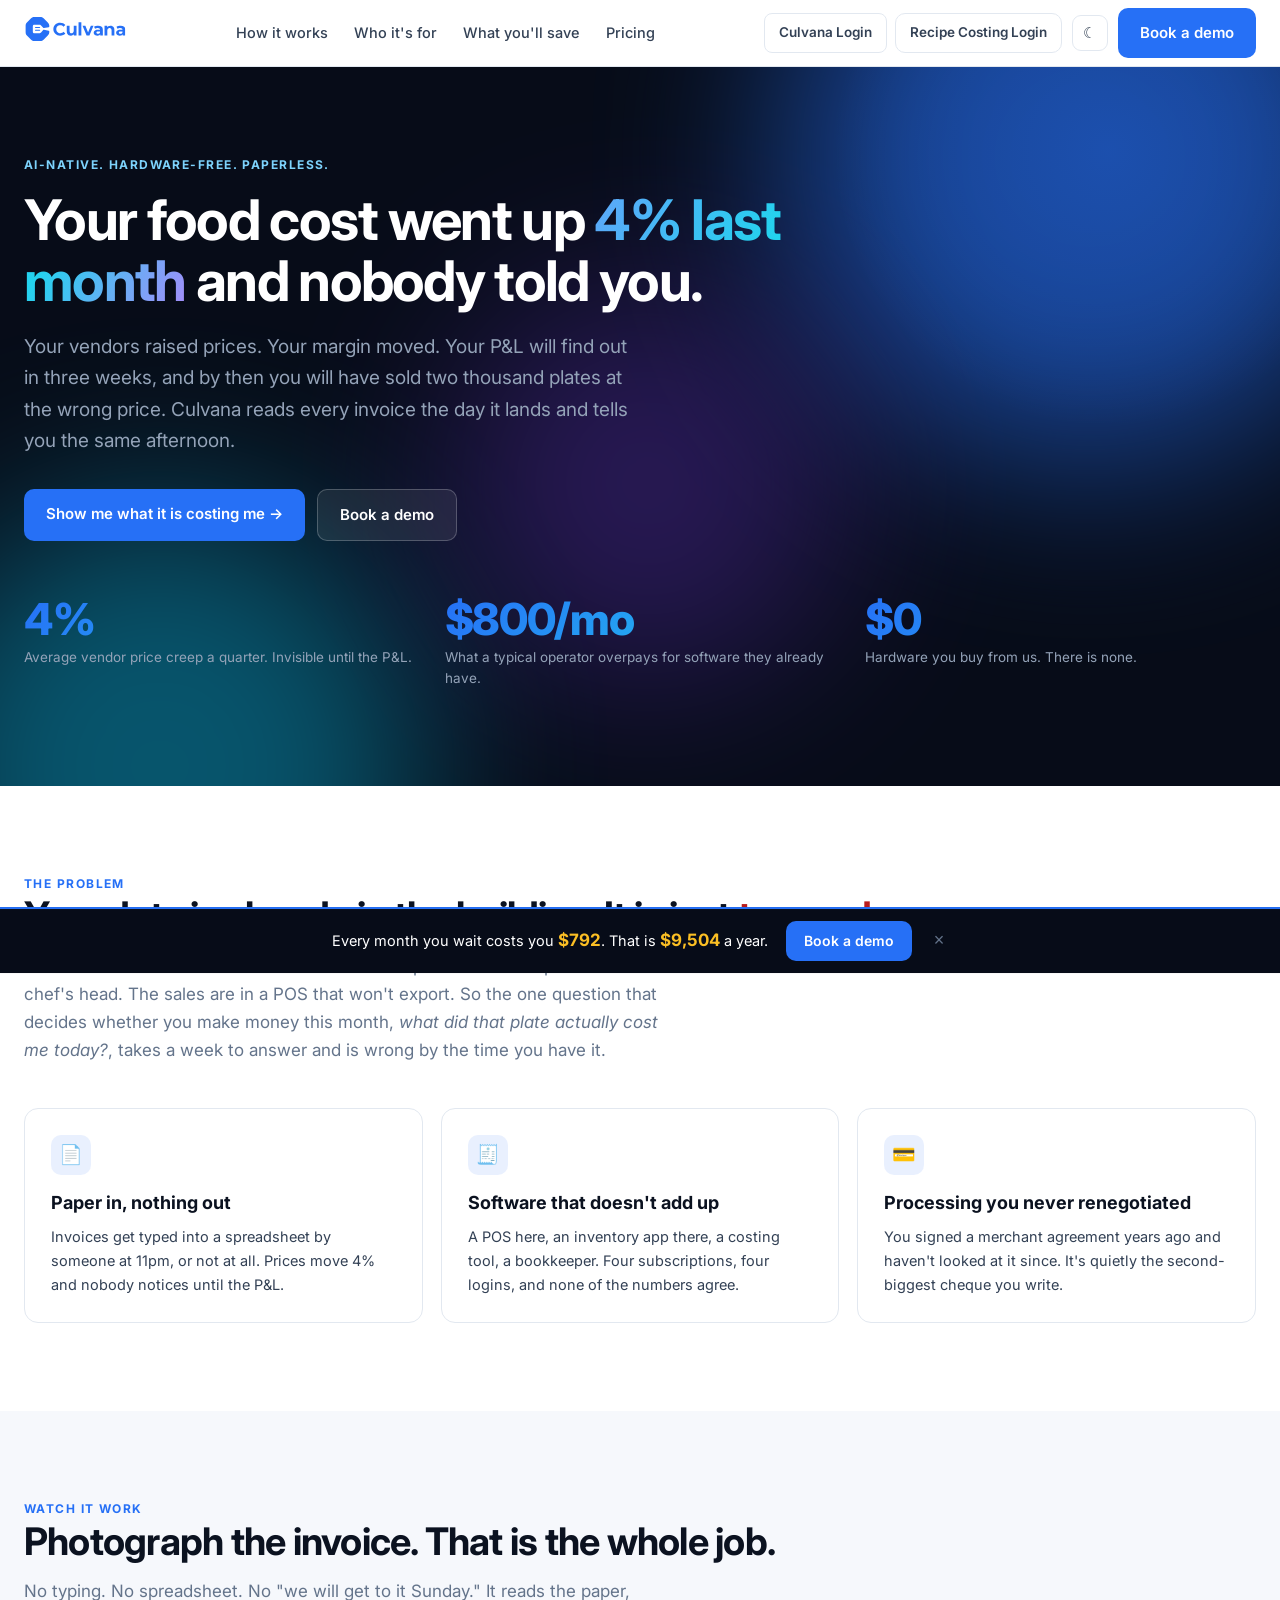
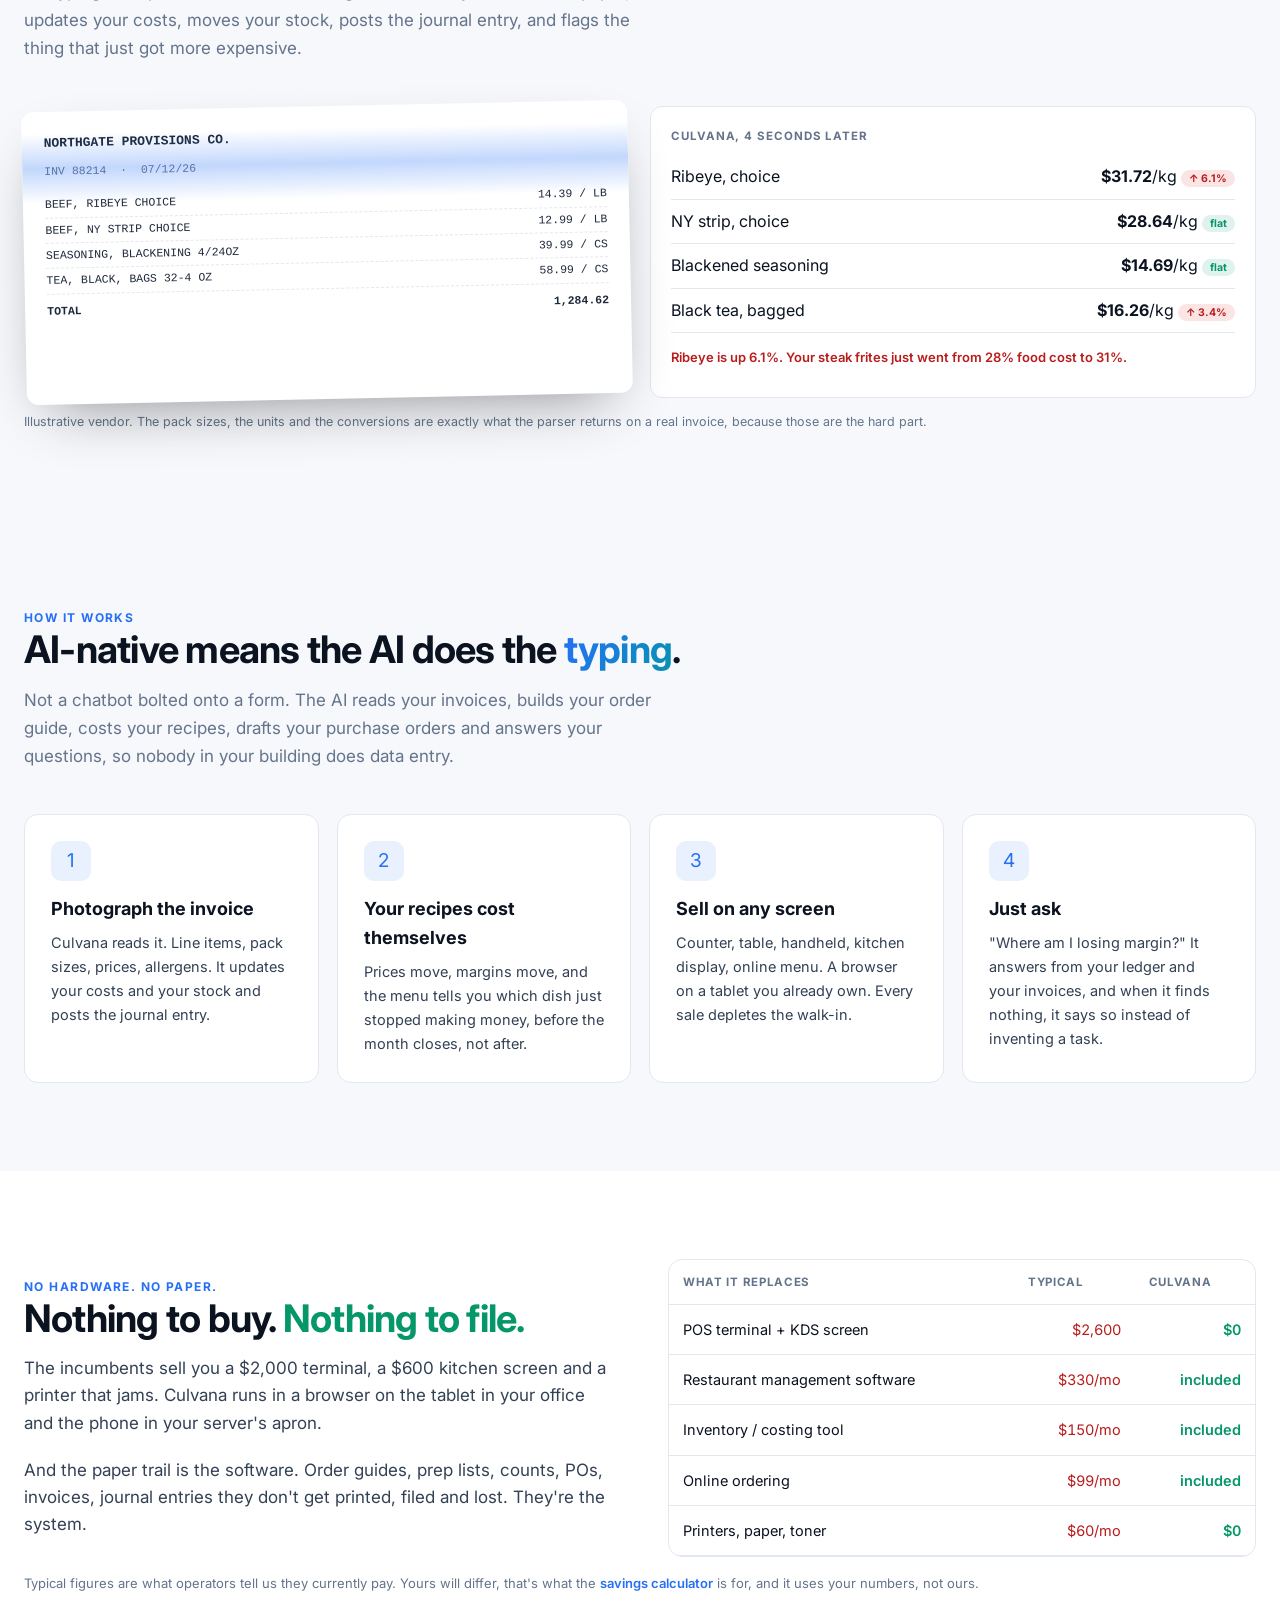
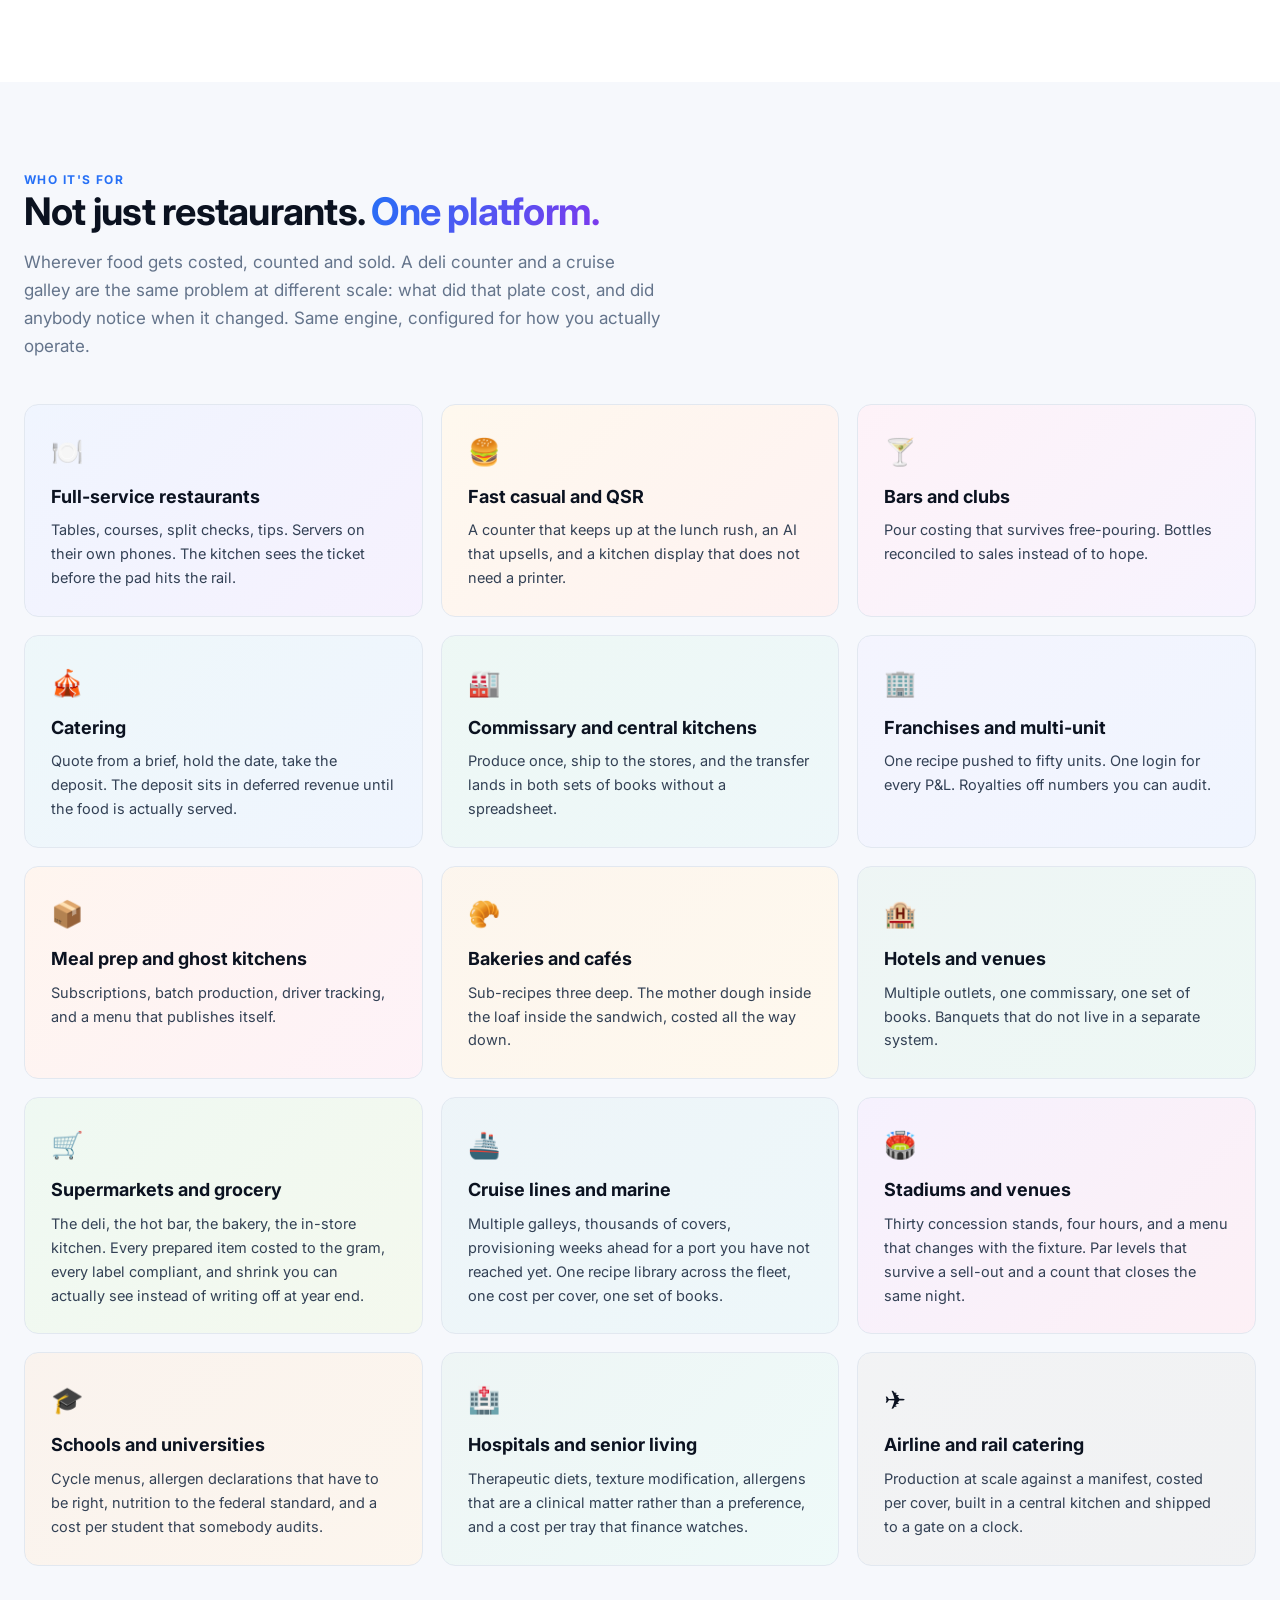
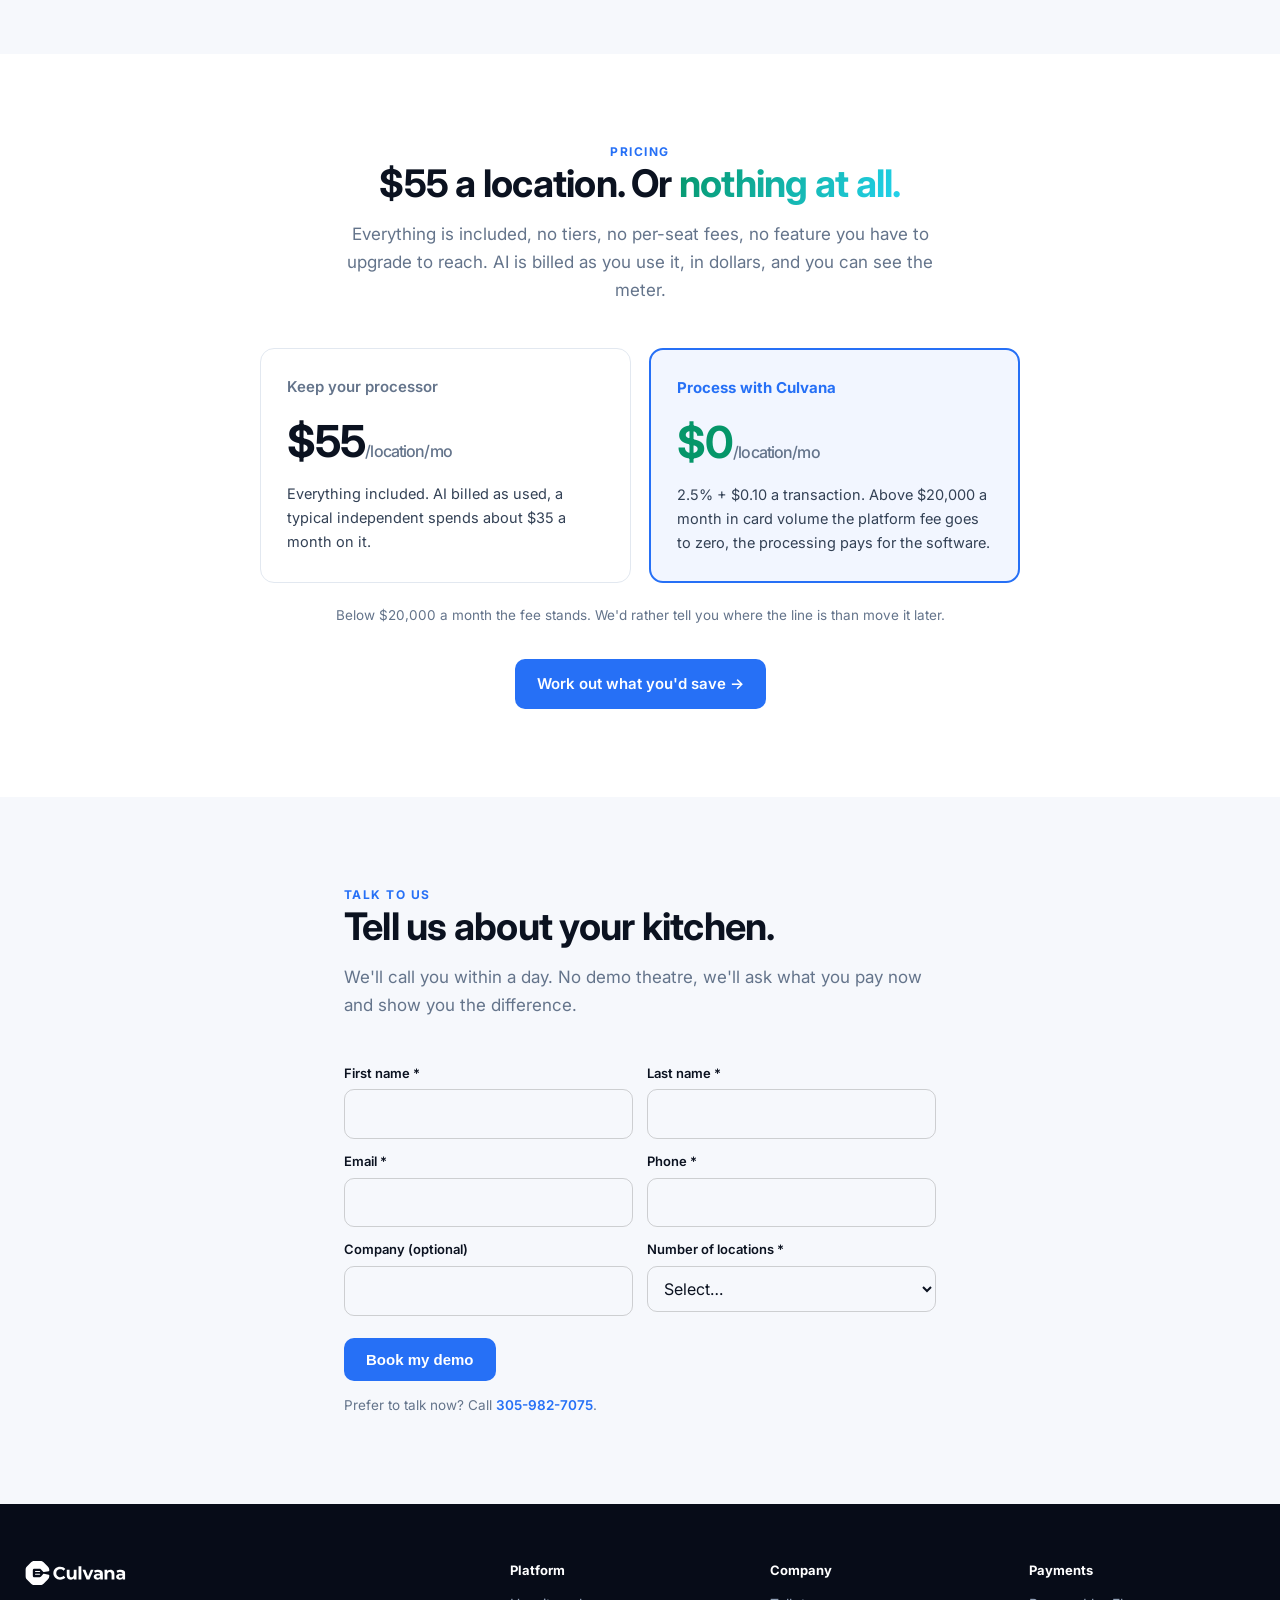
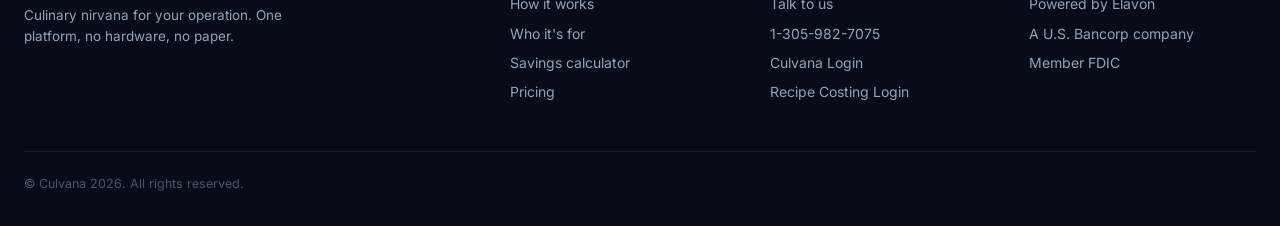
==== index.html @ 20967e81 "Add phone number 305-982-7075 across site" ====
<!doctype html>
<html lang="en">
<head>
<meta charset="utf-8">
<meta name="viewport" content="width=device-width,initial-scale=1">
<title>Culvana, the AI-native restaurant platform. No hardware. No paper.</title>
<meta name="description" content="One platform for the whole restaurant: POS, inventory, recipe costing, purchasing, books and payments. No hardware to buy. No paper to file. $55 a location, free if you process with us.">
<link rel="icon" href="culvana-mark.svg">
<link rel="preconnect" href="https://fonts.googleapis.com">
<link rel="preload" as="style" href="https://fonts.googleapis.com/css2?family=Inter:wght@400;500;600;700&display=swap">
<link rel="stylesheet" href="https://fonts.googleapis.com/css2?family=Inter:wght@400;500;600;700&display=swap" media="print" onload="this.media='all'">
<noscript><link rel="stylesheet" href="https://fonts.googleapis.com/css2?family=Inter:wght@400;500;600;700&display=swap"></noscript>

<!-- WHAT A LINK TO THIS PAGE LOOKS LIKE WHEN SOMEBODY SHARES IT.
     Without these, a chef pasting culvana.com into a WhatsApp group or a LinkedIn post gets a bare grey URL.
     That is a conversion loss you never see in analytics because the click never happens. -->
<meta property="og:type" content="website">
<meta property="og:site_name" content="Culvana">
<meta property="og:title" content="Your food cost went up 4% last month and nobody told you.">
<meta property="og:description" content="One platform for the whole restaurant. No hardware. No paper. $55 a location, or free if you process with us.">
<meta property="og:image" content="https://culvana.ai/og.png">
<meta property="og:image:width" content="1200">
<meta property="og:image:height" content="630">
<meta property="og:url" content="https://culvana.ai/">
<meta name="twitter:card" content="summary_large_image">
<meta name="twitter:title" content="Your food cost went up 4% last month and nobody told you.">
<meta name="twitter:description" content="AI-native, hardware-free, paperless. $55 a location.">
<meta name="twitter:image" content="https://culvana.ai/og.png">
<link rel="canonical" href="https://culvana.ai/">
<meta name="theme-color" content="#2670F6" media="(prefers-color-scheme: light)">
<meta name="theme-color" content="#080D16" media="(prefers-color-scheme: dark)">

<!-- Structured data. This is how a search result shows a price and a rating instead of a grey snippet. -->
<script type="application/ld+json">
{
  "@context":"https://schema.org",
  "@type":"SoftwareApplication",
  "name":"Culvana",
  "applicationCategory":"BusinessApplication",
  "operatingSystem":"Web",
  "description":"AI-native restaurant management platform. POS, inventory, recipe costing, purchasing, books and payments in one system. No hardware, no paper.",
  "offers":{"@type":"Offer","price":"55","priceCurrency":"USD","description":"Per location per month. Waived above $20,000/mo in card volume."},
  "publisher":{"@type":"Organization","name":"Culvana","url":"https://culvana.ai","telephone":"+1-305-982-7075"}
}
</script>
<link rel="stylesheet" href="style.css">
<style>
/* Pulse for the legacy Recipe Costing Login so long-time users spot it instantly. */
@keyframes cv-pulse{0%{box-shadow:0 0 0 0 rgba(38,112,246,.6)}70%{box-shadow:0 0 0 12px rgba(38,112,246,0)}100%{box-shadow:0 0 0 0 rgba(38,112,246,0)}}
.pulse-login{animation:cv-pulse 1.8s infinite;border-radius:10px}
@media (prefers-reduced-motion: reduce){.pulse-login{animation:none}}
/* Demo form. The action posts to email today; swap the action URL for the CRM endpoint later. */
.cv-form{margin-top:10px;text-align:left}
.cv-row{display:grid;grid-template-columns:1fr 1fr;gap:14px}
@media(max-width:560px){.cv-row{grid-template-columns:1fr}}
.cv-field{display:flex;flex-direction:column;margin-bottom:12px}
.cv-field label{font-size:13px;font-weight:600;margin-bottom:6px;color:var(--ink)}
.cv-field input,.cv-field select{padding:11px 12px;border-radius:10px;border:1px solid rgba(128,128,128,.35);background:transparent;color:var(--ink);font:inherit}
.cv-field input:focus,.cv-field select:focus{outline:2px solid var(--brand);border-color:transparent}
.cv-field select option{color:#0B1220;background:#fff}
</style>
<script>
/* THEME. Set before first paint, from an inline script in <head>, so a dark-mode visitor never gets a white
   flash. Doing this in a deferred script is the single most common way a dark theme feels broken. */
(function(){
  var saved = null;
  try { saved = localStorage.getItem('cv-theme'); } catch(e){}
  var sysDark = window.matchMedia && window.matchMedia('(prefers-color-scheme: dark)').matches;
  var theme = saved || (sysDark ? 'dark' : 'light');
  document.documentElement.setAttribute('data-theme', theme);
})();
</script>
</head>
<body>
<a class="skip" href="#main">Skip to content</a>

<nav>
  <div class="wrap">
    <a href="/"><img src="culvana-lockup.svg" alt="Culvana" height="26" class="logo-img"></a>
    <div class="links" id="navlinks">
      <a href="#how">How it works</a>
      <a href="#who">Who it's for</a>
      <a href="savings.html">What you'll save</a>
      <a href="#pricing">Pricing</a>
      <a href="/launch.html" class="navlogin-mobile">Culvana Login</a>
      <a href="https://shared.recipe-costing.net/" class="navlogin-mobile pulse-login">Recipe Costing Login</a>
    </div>
    <div style="display:flex;gap:10px;align-items:center">
      <div class="nav-logins">
        <a href="/launch.html" class="nav-login">Culvana Login</a>
        <a href="https://shared.recipe-costing.net/" class="nav-login pulse-login">Recipe Costing Login</a>
      </div>
      <button id="burger" class="burger" type="button" aria-label="Menu" aria-expanded="false" aria-controls="navlinks">☰</button>
      <button id="themeBtn" class="theme-btn" type="button"></button>
      <a class="btn btn-p" href="#talk">Book a demo</a>
    </div>
  </div>
</nav>

<main id="main">
<header class="hero">
  <div class="mesh"><div class="blob b1"></div><div class="blob b2"></div><div class="blob b3"></div></div>
  <div class="wrap">
    <div class="eyebrow rv in" style="color:#7DD3FC">AI-native. Hardware-free. Paperless.</div>
    <h1 class="rv rv-1">Your food cost went up <span class="grad">4% last month</span> and nobody told you.</h1>
    <p class="lead rv rv-2">
      Your vendors raised prices. Your margin moved. Your P&amp;L will find out in three weeks, and by then you
      will have sold two thousand plates at the wrong price. Culvana reads every invoice the day it lands and
      tells you the same afternoon.
    </p>
    <div class="cta rv rv-3">
      <a class="btn btn-p" href="savings.html">Show me what it is costing me &rarr;</a>
      <a class="btn btn-g" href="#talk">Book a demo</a>
    </div>

    <div class="grid g3 rv rv-4" style="margin-top:56px;gap:30px">
      <div>
        <div class="stat" data-to="4" data-suffix="%">0%</div>
        <div style="font-size:13.5px;color:#94A3B8;margin-top:6px">Average vendor price creep a quarter. Invisible until the P&amp;L.</div>
      </div>
      <div>
        <div class="stat" data-to="80" data-prefix="$" data-suffix="0/mo">$0</div>
        <div style="font-size:13.5px;color:#94A3B8;margin-top:6px">What a typical operator overpays for software they already have.</div>
      </div>
      <div>
        <div class="stat" data-to="0" data-prefix="$" data-suffix="">$0</div>
        <div style="font-size:13.5px;color:#94A3B8;margin-top:6px">Hardware you buy from us. There is none.</div>
      </div>
    </div>
  </div>
</header>

<!-- THE PROBLEM. Named plainly, because every operator already knows it and pretending otherwise insults them. -->
<section>
  <div class="wrap">
    <div class="eyebrow">The problem</div>
    <h2 class="rv">Your data is already in the building. It is just <span style="color:var(--danger)">trapped</span>.</h2>
    <p class="sub">
      The invoice is in a shoebox. The count is on a clipboard. The recipe is in the chef's head. The sales are in
      a POS that won't export. So the one question that decides whether you make money this month, <em>what did that
      plate actually cost me today?</em>, takes a week to answer and is wrong by the time you have it.
    </p>
    <div class="grid g3">
      <div class="card lift rv">
        <div class="ico">📄</div>
        <h3>Paper in, nothing out</h3>
        <p>Invoices get typed into a spreadsheet by someone at 11pm, or not at all. Prices move 4% and nobody notices until the P&L.</p>
      </div>
      <div class="card lift rv">
        <div class="ico">🧾</div>
        <h3>Software that doesn't add up</h3>
        <p>A POS here, an inventory app there, a costing tool, a bookkeeper. Four subscriptions, four logins, and none of the numbers agree.</p>
      </div>
      <div class="card lift rv">
        <div class="ico">💳</div>
        <h3>Processing you never renegotiated</h3>
        <p>You signed a merchant agreement years ago and haven't looked at it since. It's quietly the second-biggest cheque you write.</p>
      </div>
    </div>
  </div>
</section>

<!-- WATCH IT WORK. Nobody believes "AI reads your invoices" from a sentence. Show the paper turning into
     numbers, with the price rise already flagged. -->
<section class="soft">
  <div class="wrap">
    <div class="eyebrow rv">Watch it work</div>
    <h2 class="rv rv-1">Photograph the invoice. That is the whole job.</h2>
    <p class="sub rv rv-2">No typing. No spreadsheet. No "we will get to it Sunday." It reads the paper, updates your
      costs, moves your stock, posts the journal entry, and flags the thing that just got more expensive.</p>

    <div class="demo rv rv-3">
      <div class="paper">
        <div class="scan"></div>
        <div style="font-weight:700;font-size:13px;margin-bottom:8px">NORTHGATE PROVISIONS CO.</div>
        <div style="color:#64748B;margin-bottom:12px">INV 88214 &nbsp;&middot;&nbsp; 07/12/26</div>
        <div class="ln"><span>BEEF, RIBEYE CHOICE</span><span>14.39 / LB</span></div>
        <div class="ln"><span>BEEF, NY STRIP CHOICE</span><span>12.99 / LB</span></div>
        <div class="ln"><span>SEASONING, BLACKENING 4/24OZ</span><span>39.99 / CS</span></div>
        <div class="ln"><span>TEA, BLACK, BAGS 32-4 OZ</span><span>58.99 / CS</span></div>
        <div class="ln" style="border:none;font-weight:700;padding-top:8px"><span>TOTAL</span><span>1,284.62</span></div>
      </div>

      <div class="out">
        <div style="font-size:11.5px;font-weight:700;letter-spacing:.08em;text-transform:uppercase;color:var(--mute);margin-bottom:10px">Culvana, 4 seconds later</div>
        <div class="row"><span>Ribeye, choice</span><span><b>$31.72</b>/kg <span class="pill up">&uarr; 6.1%</span></span></div>
        <div class="row"><span>NY strip, choice</span><span><b>$28.64</b>/kg <span class="pill ok">flat</span></span></div>
        <div class="row"><span>Blackened seasoning</span><span><b>$14.69</b>/kg <span class="pill ok">flat</span></span></div>
        <div class="row"><span>Black tea, bagged</span><span><b>$16.26</b>/kg <span class="pill up">&uarr; 3.4%</span></span></div>
        <div class="row" style="border:none;padding-top:14px">
          <span style="font-size:13px;color:var(--danger);font-weight:600">Ribeye is up 6.1%. Your steak frites just went from 28% food cost to 31%.</span>
        </div>
      </div>
    </div>
    <p style="font-size:12.5px;color:var(--mute);margin-top:14px">Illustrative vendor. The pack sizes, the units and the conversions are exactly what the parser returns on a real invoice, because those are the hard part.</p>
  </div>
</section>

<!-- HOW IT WORKS. AI-native means the AI does the WORK, not that there's a chatbot bolted on the side. -->
<section class="soft" id="how">
  <div class="wrap">
    <div class="eyebrow">How it works</div>
    <h2 class="rv">AI-native means the AI does the <span class="grad" style="background:linear-gradient(120deg,var(--brand),#0891B2);-webkit-background-clip:text;background-clip:text">typing</span>.</h2>
    <p class="sub">
      Not a chatbot bolted onto a form. The AI reads your invoices, builds your order guide, costs your recipes,
      drafts your purchase orders and answers your questions, so nobody in your building does data entry.
    </p>
    <div class="grid g4">
      <div class="card lift rv">
        <div class="ico">1</div>
        <h3>Photograph the invoice</h3>
        <p>Culvana reads it. Line items, pack sizes, prices, allergens. It updates your costs and your stock and posts the journal entry.</p>
      </div>
      <div class="card lift rv">
        <div class="ico">2</div>
        <h3>Your recipes cost themselves</h3>
        <p>Prices move, margins move, and the menu tells you which dish just stopped making money, before the month closes, not after.</p>
      </div>
      <div class="card lift rv">
        <div class="ico">3</div>
        <h3>Sell on any screen</h3>
        <p>Counter, table, handheld, kitchen display, online menu. A browser on a tablet you already own. Every sale depletes the walk-in.</p>
      </div>
      <div class="card lift rv">
        <div class="ico">4</div>
        <h3>Just ask</h3>
        <p>"Where am I losing margin?" It answers from your ledger and your invoices, and when it finds nothing, it says so instead of inventing a task.</p>
      </div>
    </div>
  </div>
</section>

<!-- HARDWARE-FREE / PAPERLESS: the differentiator against the incumbents, stated concretely. -->
<section>
  <div class="wrap">
    <div class="grid g2" style="align-items:center;gap:56px">
      <div>
        <div class="eyebrow">No hardware. No paper.</div>
        <h2 class="rv">Nothing to buy. <span style="color:var(--sage)">Nothing to file.</span></h2>
        <p style="font-size:17px;color:var(--ink-soft);margin-bottom:20px">
          The incumbents sell you a $2,000 terminal, a $600 kitchen screen and a printer that jams. Culvana runs in
          a browser on the tablet in your office and the phone in your server's apron.
        </p>
        <p style="font-size:17px;color:var(--ink-soft)">
          And the paper trail is the software. Order guides, prep lists, counts, POs, invoices, journal entries
          they don't get printed, filed and lost. They're the system.
        </p>
      </div>
      <div class="card" style="padding:0;overflow:hidden">
        <table>
          <thead><tr><th>What it replaces</th><th class="num">Typical</th><th class="num">Culvana</th></tr></thead>
          <tbody>
            <tr><td>POS terminal + KDS screen</td><td class="num old">$2,600</td><td class="num new">$0</td></tr>
            <tr><td>Restaurant management software</td><td class="num old">$330/mo</td><td class="num new">included</td></tr>
            <tr><td>Inventory / costing tool</td><td class="num old">$150/mo</td><td class="num new">included</td></tr>
            <tr><td>Online ordering</td><td class="num old">$99/mo</td><td class="num new">included</td></tr>
            <tr><td>Printers, paper, toner</td><td class="num old">$60/mo</td><td class="num new">$0</td></tr>
          </tbody>
        </table>
      </div>
    </div>
    <p style="font-size:13px;color:var(--mute);margin-top:16px">
      Typical figures are what operators tell us they currently pay. Yours will differ, that's what the
      <a href="savings.html" style="color:var(--brand);font-weight:600">savings calculator</a> is for, and it uses your numbers, not ours.
    </p>
  </div>
</section>

<!-- WHO IT'S FOR -->
<section class="soft" id="who">
  <div class="wrap">
    <div class="eyebrow">Who it's for</div>
    <h2 class="rv">Not just restaurants. <span class="grad" style="background:linear-gradient(120deg,var(--brand),#7C3AED);-webkit-background-clip:text;background-clip:text">One platform.</span></h2>
    <p class="sub rv rv-2">Wherever food gets costed, counted and sold. A deli counter and a cruise galley are the same problem at different scale: what did that plate cost, and did anybody notice when it changed. Same engine, configured for how you actually operate.</p>
    <div class="grid g3">
      <div class="card seg lift rv rv-0" style="--g:linear-gradient(135deg,#2670F6,#7C3AED)"><span class="tag">🍽️</span><h3>Full-service restaurants</h3><p>Tables, courses, split checks, tips. Servers on their own phones. The kitchen sees the ticket before the pad hits the rail.</p></div>
      <div class="card seg lift rv rv-1" style="--g:linear-gradient(135deg,#F59E0B,#EF4444)"><span class="tag">🍔</span><h3>Fast casual and QSR</h3><p>A counter that keeps up at the lunch rush, an AI that upsells, and a kitchen display that does not need a printer.</p></div>
      <div class="card seg lift rv rv-2" style="--g:linear-gradient(135deg,#EC4899,#8B5CF6)"><span class="tag">🍸</span><h3>Bars and clubs</h3><p>Pour costing that survives free-pouring. Bottles reconciled to sales instead of to hope.</p></div>
      <div class="card seg lift rv rv-3" style="--g:linear-gradient(135deg,#0891B2,#2670F6)"><span class="tag">🎪</span><h3>Catering</h3><p>Quote from a brief, hold the date, take the deposit. The deposit sits in deferred revenue until the food is actually served.</p></div>
      <div class="card seg lift rv rv-0" style="--g:linear-gradient(135deg,#059669,#0891B2)"><span class="tag">🏭</span><h3>Commissary and central kitchens</h3><p>Produce once, ship to the stores, and the transfer lands in both sets of books without a spreadsheet.</p></div>
      <div class="card seg lift rv rv-1" style="--g:linear-gradient(135deg,#6366F1,#2670F6)"><span class="tag">🏢</span><h3>Franchises and multi-unit</h3><p>One recipe pushed to fifty units. One login for every P&amp;L. Royalties off numbers you can audit.</p></div>
      <div class="card seg lift rv rv-2" style="--g:linear-gradient(135deg,#F97316,#EC4899)"><span class="tag">📦</span><h3>Meal prep and ghost kitchens</h3><p>Subscriptions, batch production, driver tracking, and a menu that publishes itself.</p></div>
      <div class="card seg lift rv rv-3" style="--g:linear-gradient(135deg,#D97706,#F59E0B)"><span class="tag">🥐</span><h3>Bakeries and cafés</h3><p>Sub-recipes three deep. The mother dough inside the loaf inside the sandwich, costed all the way down.</p></div>
      <div class="card seg lift rv rv-0" style="--g:linear-gradient(135deg,#0F766E,#059669)"><span class="tag">🏨</span><h3>Hotels and venues</h3><p>Multiple outlets, one commissary, one set of books. Banquets that do not live in a separate system.</p></div>
      <div class="card seg lift rv" style="--g:linear-gradient(135deg,#16A34A,#65A30D)"><span class="tag">🛒</span><h3>Supermarkets and grocery</h3><p>The deli, the hot bar, the bakery, the in-store kitchen. Every prepared item costed to the gram, every label compliant, and shrink you can actually see instead of writing off at year end.</p></div>
      <div class="card seg lift rv rv-1" style="--g:linear-gradient(135deg,#0369A1,#0891B2)"><span class="tag">🚢</span><h3>Cruise lines and marine</h3><p>Multiple galleys, thousands of covers, provisioning weeks ahead for a port you have not reached yet. One recipe library across the fleet, one cost per cover, one set of books.</p></div>
      <div class="card seg lift rv rv-2" style="--g:linear-gradient(135deg,#7C3AED,#DB2777)"><span class="tag">🏟️</span><h3>Stadiums and venues</h3><p>Thirty concession stands, four hours, and a menu that changes with the fixture. Par levels that survive a sell-out and a count that closes the same night.</p></div>
      <div class="card seg lift rv rv-3" style="--g:linear-gradient(135deg,#B45309,#D97706)"><span class="tag">🎓</span><h3>Schools and universities</h3><p>Cycle menus, allergen declarations that have to be right, nutrition to the federal standard, and a cost per student that somebody audits.</p></div>
      <div class="card seg lift rv" style="--g:linear-gradient(135deg,#0F766E,#14B8A6)"><span class="tag">🏥</span><h3>Hospitals and senior living</h3><p>Therapeutic diets, texture modification, allergens that are a clinical matter rather than a preference, and a cost per tray that finance watches.</p></div>
      <div class="card seg lift rv rv-1" style="--g:linear-gradient(135deg,#475569,#334155)"><span class="tag">✈️</span><h3>Airline and rail catering</h3><p>Production at scale against a manifest, costed per cover, built in a central kitchen and shipped to a gate on a clock.</p></div>
    </div>
  </div>
</section>

<!-- PRICING -->
<section id="pricing">
  <div class="wrap" style="text-align:center">
    <div class="eyebrow">Pricing</div>
    <h2 class="rv">$55 a location. Or <span class="grad" style="background:linear-gradient(120deg,#059669,#22D3EE);-webkit-background-clip:text;background-clip:text">nothing at all.</span></h2>
    <p class="sub" style="margin:0 auto 44px">
      Everything is included, no tiers, no per-seat fees, no feature you have to upgrade to reach. AI is billed
      as you use it, in dollars, and you can see the meter.
    </p>
    <div class="grid g2" style="max-width:760px;margin:0 auto;text-align:left">
      <div class="card">
        <h3 style="font-size:15px;color:var(--mute);font-weight:600">Keep your processor</h3>
        <div style="font-size:44px;font-weight:700;letter-spacing:-.02em;margin:6px 0">$55<span style="font-size:16px;color:var(--mute);font-weight:500">/location/mo</span></div>
        <p>Everything included. AI billed as used, a typical independent spends about $35 a month on it.</p>
      </div>
      <div class="card featured">
        <h3 style="font-size:15px;color:var(--brand);font-weight:700">Process with Culvana</h3>
        <div style="font-size:44px;font-weight:700;letter-spacing:-.02em;margin:6px 0;color:var(--sage)">$0<span style="font-size:16px;color:var(--mute);font-weight:500">/location/mo</span></div>
        <p>2.5% + $0.10 a transaction. Above $20,000 a month in card volume the platform fee goes to zero, the processing pays for the software.</p>
      </div>
    </div>
    <p style="font-size:13.5px;color:var(--mute);margin-top:22px">
      Below $20,000 a month the fee stands. We'd rather tell you where the line is than move it later.
    </p>
    <div style="margin-top:32px"><a class="btn btn-p" href="savings.html">Work out what you'd save →</a></div>
  </div>
</section>

<!-- LEAD FORM. Posts to email today (robert@ + chris@culvana.ai via FormSubmit).
     WHEN THE CRM IS LIVE: change the form action to the CRM endpoint and delete the hidden _fields. -->
<section class="soft" id="talk">
  <div class="wrap" style="max-width:640px">
    <div class="eyebrow">Talk to us</div>
    <h2>Tell us about your kitchen.</h2>
    <p class="sub">We'll call you within a day. No demo theatre, we'll ask what you pay now and show you the difference.</p>
    <form action="https://formsubmit.co/robert@culvana.ai" method="POST" class="cv-form">
      <input type="hidden" name="_subject" value="New Culvana demo request">
      <input type="hidden" name="_cc" value="chris@culvana.ai">
      <input type="hidden" name="_captcha" value="false">
      <input type="hidden" name="_template" value="table">
      <input type="hidden" name="_next" value="https://culvana.ai/thanks.html">
      <input type="text" name="_honey" style="display:none">
      <div class="cv-row">
        <div class="cv-field"><label for="f-first">First name *</label><input id="f-first" name="First name" type="text" required autocomplete="given-name"></div>
        <div class="cv-field"><label for="f-last">Last name *</label><input id="f-last" name="Last name" type="text" required autocomplete="family-name"></div>
      </div>
      <div class="cv-row">
        <div class="cv-field"><label for="f-email">Email *</label><input id="f-email" name="Email" type="email" required autocomplete="email"></div>
        <div class="cv-field"><label for="f-phone">Phone *</label><input id="f-phone" name="Phone" type="tel" required autocomplete="tel"></div>
      </div>
      <div class="cv-row">
        <div class="cv-field"><label for="f-company">Company (optional)</label><input id="f-company" name="Company" type="text" autocomplete="organization"></div>
        <div class="cv-field"><label for="f-locs">Number of locations *</label>
          <select id="f-locs" name="Number of locations" required>
            <option value="" disabled selected>Select…</option>
            <option>1</option>
            <option>2–5</option>
            <option>6–10</option>
            <option>11–25</option>
            <option>26–100</option>
            <option>100+</option>
          </select>
        </div>
      </div>
      <button type="submit" class="btn btn-p" style="margin-top:10px">Book my demo</button>
      <p style="font-size:13.5px;color:var(--mute);margin-top:14px">Prefer to talk now? Call <a href="tel:+13059827075" style="color:var(--brand);font-weight:600">305-982-7075</a>.</p>
    </form>
  </div>
</section>

</main>
<footer>
  <div class="wrap">
    <div class="cols">
      <div>
        <img src="culvana-lockup.svg" alt="Culvana" height="26" style="filter:brightness(0) invert(1);margin-bottom:12px">
        <p style="font-size:13.5px;max-width:280px">Culinary nirvana for your operation. One platform, no hardware, no paper.</p>
      </div>
      <div><h4>Platform</h4><ul>
        <li><a href="#how">How it works</a></li>
        <li><a href="#who">Who it's for</a></li>
        <li><a href="savings.html">Savings calculator</a></li>
        <li><a href="#pricing">Pricing</a></li>
      </ul></div>
      <div><h4>Company</h4><ul>
        <li><a href="#talk">Talk to us</a></li>
        <li><a href="tel:+13059827075">1-305-982-7075</a></li>
        <li><a href="/launch.html">Culvana Login</a></li>
        <li><a href="https://shared.recipe-costing.net/">Recipe Costing Login</a></li>
      </ul></div>
      <div><h4>Payments</h4><ul>
        <li>Powered by Elavon</li>
        <li>A U.S. Bancorp company</li>
        <li>Member FDIC</li>
      </ul></div>
    </div>
    <div class="base">© Culvana <span id="yr"></span>. All rights reserved.</div>
  </div>
</footer>

<!-- THE COST OF WAITING.
     This is the only "urgency" on the site, and it is real: it is their own arithmetic, from the calculator they
     just used. No countdown timer, no "6 people are viewing this", no invented scarcity. A restaurant owner who
     catches one fake urgency badge stops believing the savings number too, and the savings number is the only
     one that has to survive. -->
<div class="waiting" id="wait">
  <span>Every month you wait costs you <b id="waitAmt">$792</b>. That is <b id="waitYr">$9,504</b> a year.</span>
  <a class="btn btn-p" href="#talk" style="padding:9px 18px;font-size:14px">Book a demo</a>
  <button class="x" id="waitX" aria-label="Dismiss">&times;</button>
</div>

<script>
document.getElementById('yr').textContent = new Date().getFullYear();

/* Scroll reveal. */
var io = new IntersectionObserver(function(es){
  es.forEach(function(e){ if (e.isIntersecting) { e.target.classList.add('in'); io.unobserve(e.target); } });
}, { threshold: .12, rootMargin: '0px 0px -40px 0px' });
document.querySelectorAll('.rv').forEach(function(el){ io.observe(el); });

/* Count the stats up, once, when they come into view. A number that animates is a number people read. */
function countUp(el){
  var to = parseFloat(el.dataset.to) || 0;
  var pre = el.dataset.prefix || '', suf = el.dataset.suffix || '';
  var t0 = null, dur = 1100;
  function step(ts){
    if (!t0) t0 = ts;
    var k = Math.min(1, (ts - t0) / dur);
    var eased = 1 - Math.pow(1 - k, 3);
    el.textContent = pre + Math.round(to * eased).toLocaleString('en-US') + suf;
    if (k < 1) requestAnimationFrame(step);
  }
  requestAnimationFrame(step);
}
var so = new IntersectionObserver(function(es){
  es.forEach(function(e){ if (e.isIntersecting) { countUp(e.target); so.unobserve(e.target); } });
}, { threshold: .5 });
document.querySelectorAll('.stat[data-to]').forEach(function(el){ so.observe(el); });

/* The waiting bar. It shows THEIR number if they have used the calculator, and a conservative default if they
   have not. It appears once they are past the fold, and it stays dismissed if they dismiss it. */
(function(){
  var bar = document.getElementById('wait');
  var dismissed = false;
  try { dismissed = localStorage.getItem('cv-wait') === 'off'; } catch(e){}
  if (dismissed) return;

  var saved = 0;
  try { saved = parseFloat(localStorage.getItem('cv-save') || '0'); } catch(e){}
  if (saved > 0) {
    document.getElementById('waitAmt').textContent = '$' + Math.round(saved).toLocaleString('en-US');
    document.getElementById('waitYr').textContent  = '$' + Math.round(saved * 12).toLocaleString('en-US');
  }

  window.addEventListener('scroll', function(){
    if (window.scrollY > 600) bar.classList.add('up');
    else bar.classList.remove('up');
  }, { passive: true });

  document.getElementById('waitX').addEventListener('click', function(){
    bar.classList.remove('up');
    try { localStorage.setItem('cv-wait', 'off'); } catch(e){}
  });
})();
</script>

<script>
(function(){
  var btn = document.getElementById('themeBtn');
  if (!btn) return;
  var paint = function(){
    var dark = document.documentElement.getAttribute('data-theme') === 'dark';
    btn.textContent = dark ? '☀' : '☾';
    btn.setAttribute('aria-label', dark ? 'Switch to light mode' : 'Switch to dark mode');
  };
  paint();
  btn.addEventListener('click', function(){
    var next = document.documentElement.getAttribute('data-theme') === 'dark' ? 'light' : 'dark';
    document.documentElement.setAttribute('data-theme', next);
    try { localStorage.setItem('cv-theme', next); } catch(e){}
    paint();
  });
  /* Follow the OS unless they have made a choice. Once they have, respect it: overriding a person's explicit
     click because their laptop went dark at sunset is the software deciding it knows better. */
  if (window.matchMedia) {
    window.matchMedia('(prefers-color-scheme: dark)').addEventListener('change', function(e){
      var chosen = null;
      try { chosen = localStorage.getItem('cv-theme'); } catch(err){}
      if (chosen) return;
      document.documentElement.setAttribute('data-theme', e.matches ? 'dark' : 'light');
      paint();
    });
  }
})();
</script>
<script>
(function(){
  var b = document.getElementById('burger'), l = document.getElementById('navlinks');
  if (!b || !l) return;
  b.addEventListener('click', function(){
    var open = l.classList.toggle('open');
    b.setAttribute('aria-expanded', open ? 'true' : 'false');
    b.textContent = open ? '✕' : '☰';
  });
  /* Close on navigate. A menu that stays open over the section you just jumped to is a menu that
     hides the thing you asked to see. */
  l.querySelectorAll('a').forEach(function(a){
    a.addEventListener('click', function(){ l.classList.remove('open'); b.setAttribute('aria-expanded','false'); b.textContent='☰'; });
  });
})();
</script>
</body>
</html>
---- style.css ----
/* Culvana , the marketing site.
   No framework, no build step. It's a marketing site; it should load in under a second on a phone in a
   restaurant's back office with two bars of signal. Every dependency is a tax on that. */
/* LIGHT AND DARK.
   Every colour on this site is a variable, so the theme is one attribute on <html> rather than a second
   stylesheet that drifts out of sync with the first. The brand blue does not change: a logo that shifts hue
   between themes is a logo nobody trusts. */
:root{
  --brand:#2670F6; --brand-dark:#1D4ED8;
  --ink:#0B1220; --ink-soft:#334155; --mute:#64748B;
  --line:#E2E8F0; --bg:#fff; --bg-soft:#F6F8FC; --card:#fff;
  --navy:#070C18; --navy-ink:#fff; --navy-mute:#94A3B8;
  --sage:#059669; --amber:#B45309; --danger:#B91C1C;
  --nav-bg:rgba(255,255,255,.92);
  --logo-filter:none;
  --r:14px;
}
html[data-theme="dark"]{
  --ink:#E8EDF5; --ink-soft:#B4C0D4; --mute:#7C8BA1;
  --line:#1E2A3D; --bg:#080D16; --bg-soft:#0D1420; --card:#0F1725;
  /* In dark mode the "navy" panels have to be DIFFERENT from the page, or the hero and the footer dissolve
     into the background and the page loses all structure. Lift them, do not darken them. */
  --navy:#111B2D; --navy-ink:#F1F5F9; --navy-mute:#94A3B8;
  --sage:#34D399; --amber:#FBBF24; --danger:#F87171;
  --nav-bg:rgba(8,13,22,.88);
  /* The lockup is a dark-ink wordmark. On a dark page it must be inverted or it disappears. */
  --logo-filter:brightness(0) invert(1);
}
*{box-sizing:border-box;margin:0;padding:0}
body{font-family:Inter,-apple-system,system-ui,sans-serif;color:var(--ink);background:var(--bg);line-height:1.6;-webkit-font-smoothing:antialiased}
a{color:inherit;text-decoration:none}
.wrap{max-width:1430px;margin:0 auto;padding:0 24px}
.btn{display:inline-block;padding:13px 22px;border-radius:10px;font-weight:600;font-size:15px;border:none;cursor:pointer;transition:.15s}
.btn-p{background:var(--brand);color:#fff}
.btn-p:hover{background:var(--brand-dark)}
.btn-g{background:rgba(255,255,255,.08);color:#fff;border:1px solid rgba(255,255,255,.22)}
.btn-o{background:var(--card);color:var(--ink);border:1px solid var(--line)}
.eyebrow{font-size:12px;font-weight:700;letter-spacing:.12em;text-transform:uppercase;color:var(--brand)}

nav{position:sticky;top:0;z-index:50;background:var(--nav-bg);backdrop-filter:blur(10px);border-bottom:1px solid var(--line)}
nav .wrap{display:flex;align-items:center;justify-content:space-between;height:66px}
nav .links{display:flex;gap:26px;font-size:14.5px;font-weight:500;color:var(--ink-soft)}
nav .links a:hover{color:var(--brand)}

.hero{background:var(--navy);color:var(--navy-ink);padding:88px 0 96px;position:relative;overflow:hidden}
.hero:after{content:'';position:absolute;top:-30%;right:-10%;width:600px;height:600px;border-radius:50%;
  background:radial-gradient(circle,rgba(38,112,246,.28),transparent 65%)}
.hero .wrap{position:relative;z-index:1}
.hero h1{font-size:56px;line-height:1.08;letter-spacing:-.03em;font-weight:700;max-width:760px;margin:16px 0 20px}
.hero p.lead{font-size:19px;color:#94A3B8;max-width:620px;margin-bottom:32px;line-height:1.65}
.hero .cta{display:flex;gap:12px;flex-wrap:wrap}

.strip{background:var(--bg-soft);color:var(--mute);border-bottom:1px solid var(--line);padding:18px 0;font-size:13.5px;border-top:1px solid rgba(255,255,255,.06)}
.strip .wrap{display:flex;gap:32px;flex-wrap:wrap;justify-content:center}
.strip b{color:var(--ink)}

section{padding:88px 0}
section.soft{background:var(--bg-soft)}
h2{font-size:38px;line-height:1.18;letter-spacing:-.02em;font-weight:700;margin-bottom:14px}
.sub{font-size:17px;color:var(--mute);max-width:640px;line-height:1.65;margin-bottom:44px}

.grid{display:grid;gap:18px}
.g2{grid-template-columns:repeat(2,1fr)} .g3{grid-template-columns:repeat(3,1fr)} .g4{grid-template-columns:repeat(4,1fr)}
.card{background:var(--card);border:1px solid var(--line);border-radius:var(--r);padding:26px}
.card h3{font-size:18px;font-weight:700;margin-bottom:7px}
.card p{font-size:14.5px;color:var(--ink-soft);line-height:1.65}
.card .ico{width:40px;height:40px;border-radius:10px;background:rgba(38,112,246,.10);color:var(--brand);
  display:grid;place-items:center;font-size:19px;margin-bottom:14px}

table{width:100%;border-collapse:collapse;font-size:14.5px}
th,td{padding:13px 14px;text-align:left;border-bottom:1px solid var(--line)}
th{font-size:11.5px;text-transform:uppercase;letter-spacing:.06em;color:var(--mute);font-weight:700}
td.num{text-align:right;font-variant-numeric:tabular-nums}
.old{color:#B91C1C} .new{color:var(--sage);font-weight:600}

footer{background:var(--navy);color:var(--navy-mute);padding:56px 0 32px;font-size:14px}
footer a:hover{color:var(--navy-ink)}
footer .cols{display:grid;grid-template-columns:2fr 1fr 1fr 1fr;gap:32px;margin-bottom:40px}
footer h4{color:var(--navy-ink);font-size:13px;margin-bottom:12px;font-weight:700}
footer li{list-style:none;margin-bottom:7px}
footer .base{border-top:1px solid rgba(255,255,255,.08);padding-top:22px;font-size:12.5px;color:#475569}

@media(max-width:860px){
  .hero h1{font-size:36px}
  .g2,.g3,.g4{grid-template-columns:1fr}
  footer .cols{grid-template-columns:1fr 1fr}
  nav .links{display:none}
  h2{font-size:28px}
}


/* NAV LOGINS. Two different products, two different accounts. One "Sign in" text link next to a
   second unrelated link read as a mistake, not a choice. Two small, clearly separate buttons read
   as "pick the one that's yours" instead. Desktop shows them as a pair of outline buttons; below
   860px they move into the burger menu with the rest of the nav so the header doesn't crowd. */
.nav-logins{display:flex;gap:8px;align-items:center}
.nav-login{display:inline-flex;align-items:center;padding:8px 14px;border-radius:8px;border:1px solid var(--line);
  background:var(--card);color:var(--ink-soft);font-size:13.5px;font-weight:600;white-space:nowrap;transition:.15s}
.nav-login:hover{border-color:var(--brand);color:var(--brand)}
.navlogin-mobile{display:none}
@media(max-width:860px){
  .nav-logins{display:none}
  .navlogin-mobile{display:block}
}

/* The toggle. A button, not a switch: two states, one word of meaning, no ambiguity about which way is on. */
.theme-btn{background:none;border:1px solid var(--line);border-radius:9px;width:36px;height:36px;
  cursor:pointer;color:var(--ink-soft);font-size:15px;display:grid;place-items:center;transition:.15s}
.theme-btn:hover{border-color:var(--brand);color:var(--brand)}
.logo-img{filter:var(--logo-filter)}

/* The booking widget */
.book{border:1px solid var(--line);border-radius:var(--r);overflow:hidden;background:var(--card);min-height:680px}
.book iframe{width:100%;height:680px;border:none;display:block}
.tabs{display:flex;gap:6px;margin-bottom:20px}
.tab{padding:9px 16px;border-radius:999px;border:1px solid var(--line);background:var(--card);color:var(--ink-soft);
  font-size:14px;font-weight:600;cursor:pointer}
.tab.on{background:var(--brand);border-color:var(--brand);color:#fff}


/* The featured pricing card.
   It was an inline 3% blue tint, which is invisible in light mode and actively wrong in dark. A "highlighted"
   card has to be legible FIRST and highlighted second. So: a real tinted panel, a real border, and text colours
   that are declared rather than inherited from whatever happens to be behind them. */
.featured{
  border:2px solid var(--brand);
  background:var(--featured-bg);
}
.featured h3{color:var(--brand)}
.featured p{color:var(--ink-soft)}
:root{ --featured-bg:#F2F6FF; }
html[data-theme="dark"]{ --featured-bg:#101C33; }

/* ============================================================================================
   MAKE IT MOVE.
   A restaurant owner scrolling on their phone at 11pm decides in about four seconds. Static
   boxes of text lose that fight. Everything below is CSS and one small script: no library, no
   3MB of animation runtime, because a marketing site that takes six seconds to load on a
   back-office wifi is a marketing site nobody reads.
   ============================================================================================ */

/* Animated mesh behind the hero. Cheap: two blurred radial blobs on a slow loop. */
.hero{position:relative;isolation:isolate}
.hero .mesh{position:absolute;inset:0;z-index:-1;overflow:hidden}
.hero .blob{position:absolute;border-radius:50%;filter:blur(90px);opacity:.55;animation:drift 22s ease-in-out infinite}
.hero .b1{width:620px;height:620px;background:#2670F6;top:-220px;right:-120px}
.hero .b2{width:520px;height:520px;background:#0891B2;bottom:-240px;left:-100px;animation-delay:-8s}
.hero .b3{width:400px;height:400px;background:#7C3AED;top:30%;left:35%;opacity:.28;animation-delay:-15s}
@keyframes drift{
  0%,100%{transform:translate(0,0) scale(1)}
  33%{transform:translate(60px,-40px) scale(1.12)}
  66%{transform:translate(-40px,50px) scale(.94)}
}

/* Scroll reveal. Nothing exotic: fade and lift as it enters the viewport. */
.rv{opacity:0;transform:translateY(26px);transition:opacity .7s cubic-bezier(.16,1,.3,1),transform .7s cubic-bezier(.16,1,.3,1)}
.rv.in{opacity:1;transform:none}
.rv-1{transition-delay:.08s}.rv-2{transition-delay:.16s}.rv-3{transition-delay:.24s}.rv-4{transition-delay:.32s}

/* Cards that respond to a cursor. */
.card{transition:transform .25s cubic-bezier(.16,1,.3,1),box-shadow .25s,border-color .25s}
.card.lift:hover{transform:translateY(-5px);border-color:var(--brand);
  box-shadow:0 18px 40px -18px rgba(38,112,246,.35)}

/* Big numbers that count up. */
.stat{font-size:44px;font-weight:800;letter-spacing:-.03em;line-height:1;
  background:linear-gradient(135deg,var(--brand),#22D3EE);-webkit-background-clip:text;background-clip:text;color:transparent}

/* THE COST OF WAITING. Sticky, always visible, always their own number. */
.waiting{position:fixed;bottom:0;left:0;right:0;z-index:60;background:var(--navy);color:#fff;
  padding:12px 24px;display:flex;align-items:center;justify-content:center;gap:18px;flex-wrap:wrap;
  border-top:2px solid var(--brand);transform:translateY(110%);transition:transform .5s cubic-bezier(.16,1,.3,1);
  font-size:14.5px}
.waiting.up{transform:none}
.waiting b{color:#FBBF24;font-size:17px}
.waiting .x{background:none;border:none;color:#64748B;cursor:pointer;font-size:18px;padding:0 4px}

/* The invoice demo. Watch a photo become data. */
.demo{display:grid;grid-template-columns:1fr 1fr;gap:20px;align-items:stretch}
.paper{background:#fff;border-radius:12px;padding:22px;font-family:ui-monospace,monospace;font-size:11.5px;
  color:#1E293B;box-shadow:0 24px 60px -24px rgba(0,0,0,.45);transform:rotate(-1.2deg);position:relative;overflow:hidden}
.paper .scan{position:absolute;left:0;right:0;height:70px;
  background:linear-gradient(180deg,transparent,rgba(38,112,246,.28),transparent);animation:scan 3.4s ease-in-out infinite}
@keyframes scan{0%{top:-70px}100%{top:100%}}
.paper .ln{display:flex;justify-content:space-between;padding:3px 0;border-bottom:1px dashed #E2E8F0}
.out{background:var(--card);border:1px solid var(--line);border-radius:12px;padding:20px}
.out .row{display:flex;justify-content:space-between;align-items:center;padding:9px 0;border-bottom:1px solid var(--line);
  opacity:0;transform:translateX(-10px);animation:pop .5s forwards}
.out .row:nth-child(2){animation-delay:.5s}.out .row:nth-child(3){animation-delay:.9s}
.out .row:nth-child(4){animation-delay:1.3s}.out .row:nth-child(5){animation-delay:1.7s}
.out .row:nth-child(6){animation-delay:2.1s}
@keyframes pop{to{opacity:1;transform:none}}
.pill{font-size:10.5px;font-weight:700;padding:2px 8px;border-radius:999px}
.pill.up{background:rgba(220,38,38,.12);color:var(--danger)}
.pill.ok{background:rgba(5,150,105,.12);color:var(--sage)}

/* Segment cards with a gradient wash. */
.seg{position:relative;overflow:hidden}
.seg:before{content:'';position:absolute;inset:0;opacity:.07;background:var(--g);transition:opacity .25s}
.seg:hover:before{opacity:.14}
.seg > *{position:relative}
.seg .tag{font-size:26px;margin-bottom:10px;display:block}

/* Headline with a gradient word. */
.grad{background:linear-gradient(120deg,#60A5FA,#22D3EE 55%,#A78BFA);-webkit-background-clip:text;background-clip:text;color:transparent}

@media(max-width:860px){ .demo{grid-template-columns:1fr} .stat{font-size:34px} }
@media(prefers-reduced-motion:reduce){
  /* Somebody who asked their OS to stop animations meant it. */
  .blob,.paper .scan,.out .row{animation:none}
  .rv{opacity:1;transform:none;transition:none}
  .out .row{opacity:1;transform:none}
}

/* ============================================================================================
   ACCESSIBILITY AND MOBILE. The unglamorous half of "best practice", and the half that decides
   whether half your visitors can use the site at all.
   ============================================================================================ */

/* Skip link. Hidden until focused, then unmissable. Somebody on a keyboard should not have to
   tab through nine nav items to reach the page. */
.skip{position:absolute;left:-9999px;top:0;z-index:100;background:var(--brand);color:#fff;
  padding:12px 18px;border-radius:0 0 8px 0;font-weight:600}
.skip:focus{left:0}

/* VISIBLE FOCUS. Browsers give you this for free and designers keep removing it. A keyboard user
   with no focus ring is a person clicking blindfolded. */
a:focus-visible,button:focus-visible,input:focus-visible,select:focus-visible,textarea:focus-visible{
  outline:3px solid var(--brand);outline-offset:2px;border-radius:6px}

/* THE MOBILE NAV. This was a real bug: the links were display:none below 860px with nothing to
   replace them. On a phone the site had no navigation at all, and most restaurant owners will open
   this on a phone. */
.burger{display:none;background:none;border:1px solid var(--line);border-radius:9px;width:38px;height:38px;
  cursor:pointer;color:var(--ink);font-size:17px;align-items:center;justify-content:center}
@media(max-width:860px){
  .burger{display:flex}
  nav .links{display:none;position:absolute;top:66px;left:0;right:0;background:var(--bg);
    border-bottom:1px solid var(--line);flex-direction:column;gap:0;padding:8px 0}
  nav .links.open{display:flex}
  nav .links a{padding:13px 24px;font-size:16px;border-bottom:1px solid var(--line)}
  nav .links a:last-child{border:none}
  /* The sticky "cost of waiting" bar plus a fixed nav on a small phone leaves almost no page.
     Give it room. */
  .waiting{font-size:13px;padding:10px 14px;gap:10px}
  body{padding-bottom:0}
}

/* Reduced motion is already respected above. Reduced transparency matters too: the blurred blobs
   behind the hero are decoration, and decoration should never be the reason someone cannot read a
   headline. */
@media(prefers-reduced-transparency:reduce){ .hero .blob{display:none} }

/* The segment cards declare their own text colours rather than inheriting.
   One of them was rendering its body copy in blue and the cause was not obvious from the markup, which is
   exactly the situation where you stop investigating and start being explicit. A card whose legibility depends
   on what happens to be above it in the cascade is a card that will break again. */
.seg h3{color:var(--ink)}
.seg p{color:var(--ink-soft)}
.seg .tag{filter:none}


/* ============================================================================================
   THE CALCULATOR PANEL. NOTHING IN IT WRAPS.

   At 50,000 locations the totals column carries "-$55,673,810" and the label column was breaking
   "Processing rate" across two lines. On a page whose entire job is to be believed about money, a
   number that looks broken is a number that is not trusted, and a table that cannot hold its own
   output at the top of its own input range is a table that was never tested at the top of its own
   input range.

   So: more room, and every cell explicitly refuses to break. The one thing allowed to wrap is the
   small grey sub-line under a label, which is where the wrapping belongs.
   ============================================================================================ */
.calc{ grid-template-columns:1fr 1.4fr; gap:34px; }
.result{ padding:30px 32px; }
.result table{ font-size:14px; table-layout:auto; }
.result th, .result td{ padding:12px 0; white-space:nowrap; }
.result td.num, .result th.num{ padding-left:22px; }
.result .big{ font-size:56px; }

/* Only the small explanatory sub-line under a row label may wrap. */
.result td div{ white-space:normal; }

/* Very large numbers get a slightly tighter face rather than a smaller one, so the columns stay
   readable at 50,000 sites without shrinking the type for the 1-site operator who is the real buyer. */
.result td.num, .result th.num, .result .big{ font-variant-numeric:tabular-nums; letter-spacing:-.01em; }

@media(max-width:1180px){
  .calc{ grid-template-columns:1fr; }
  .result{ position:static; padding:24px; }
  .result .big{ font-size:44px; }
  .result table{ font-size:13px; }
  .result td.num, .result th.num{ padding-left:12px; }
}
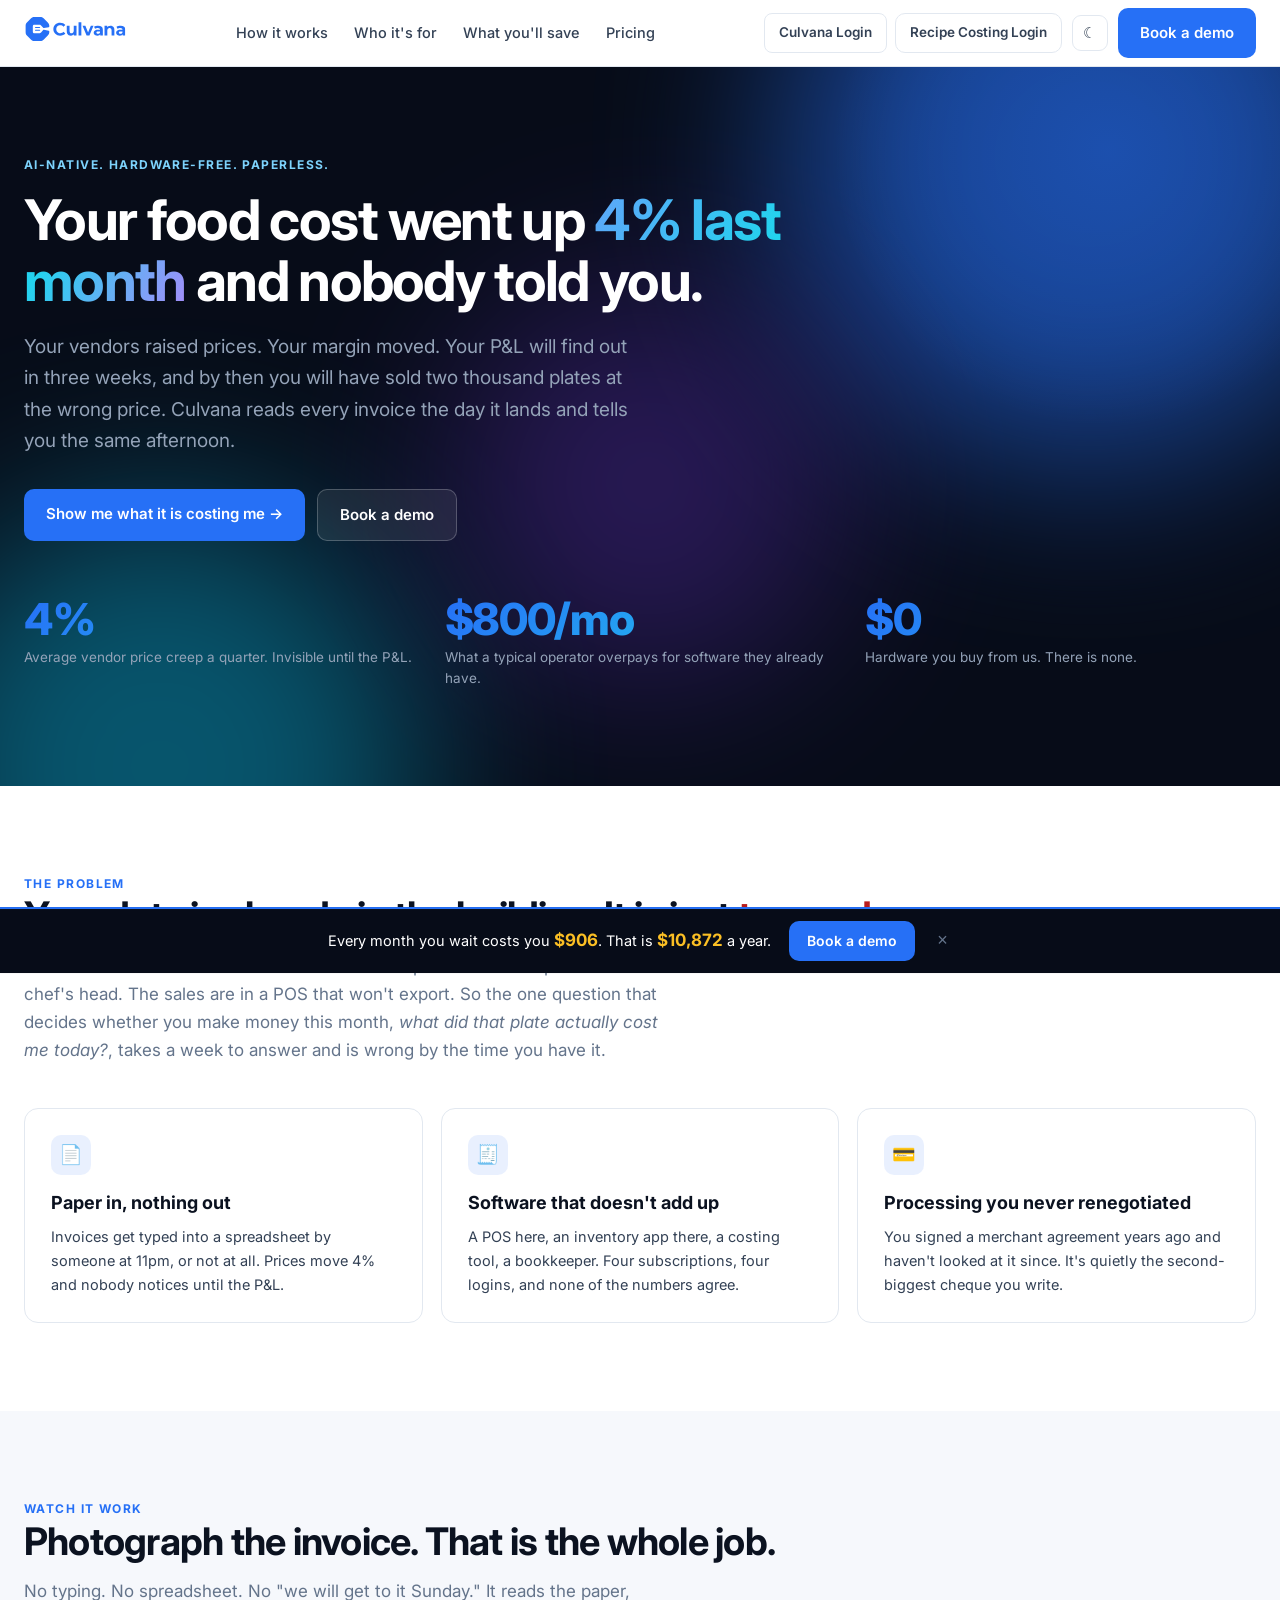
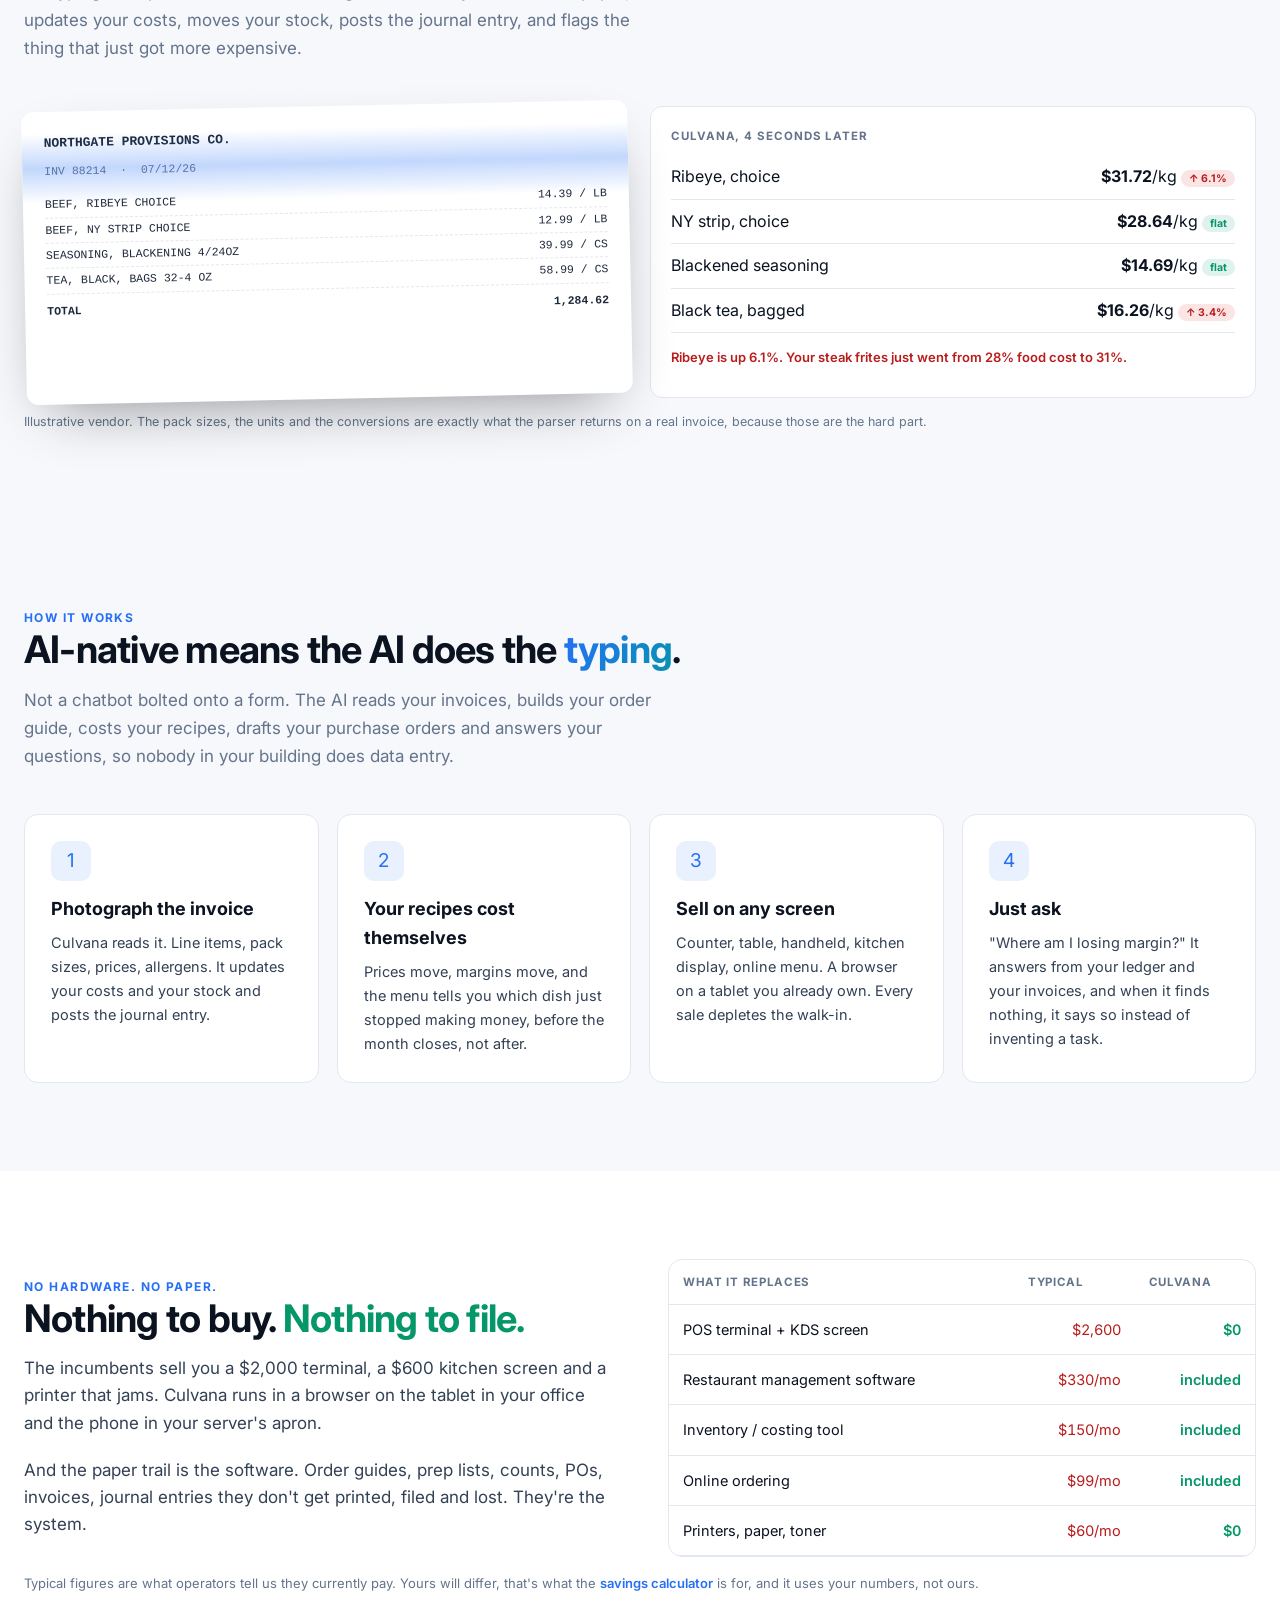
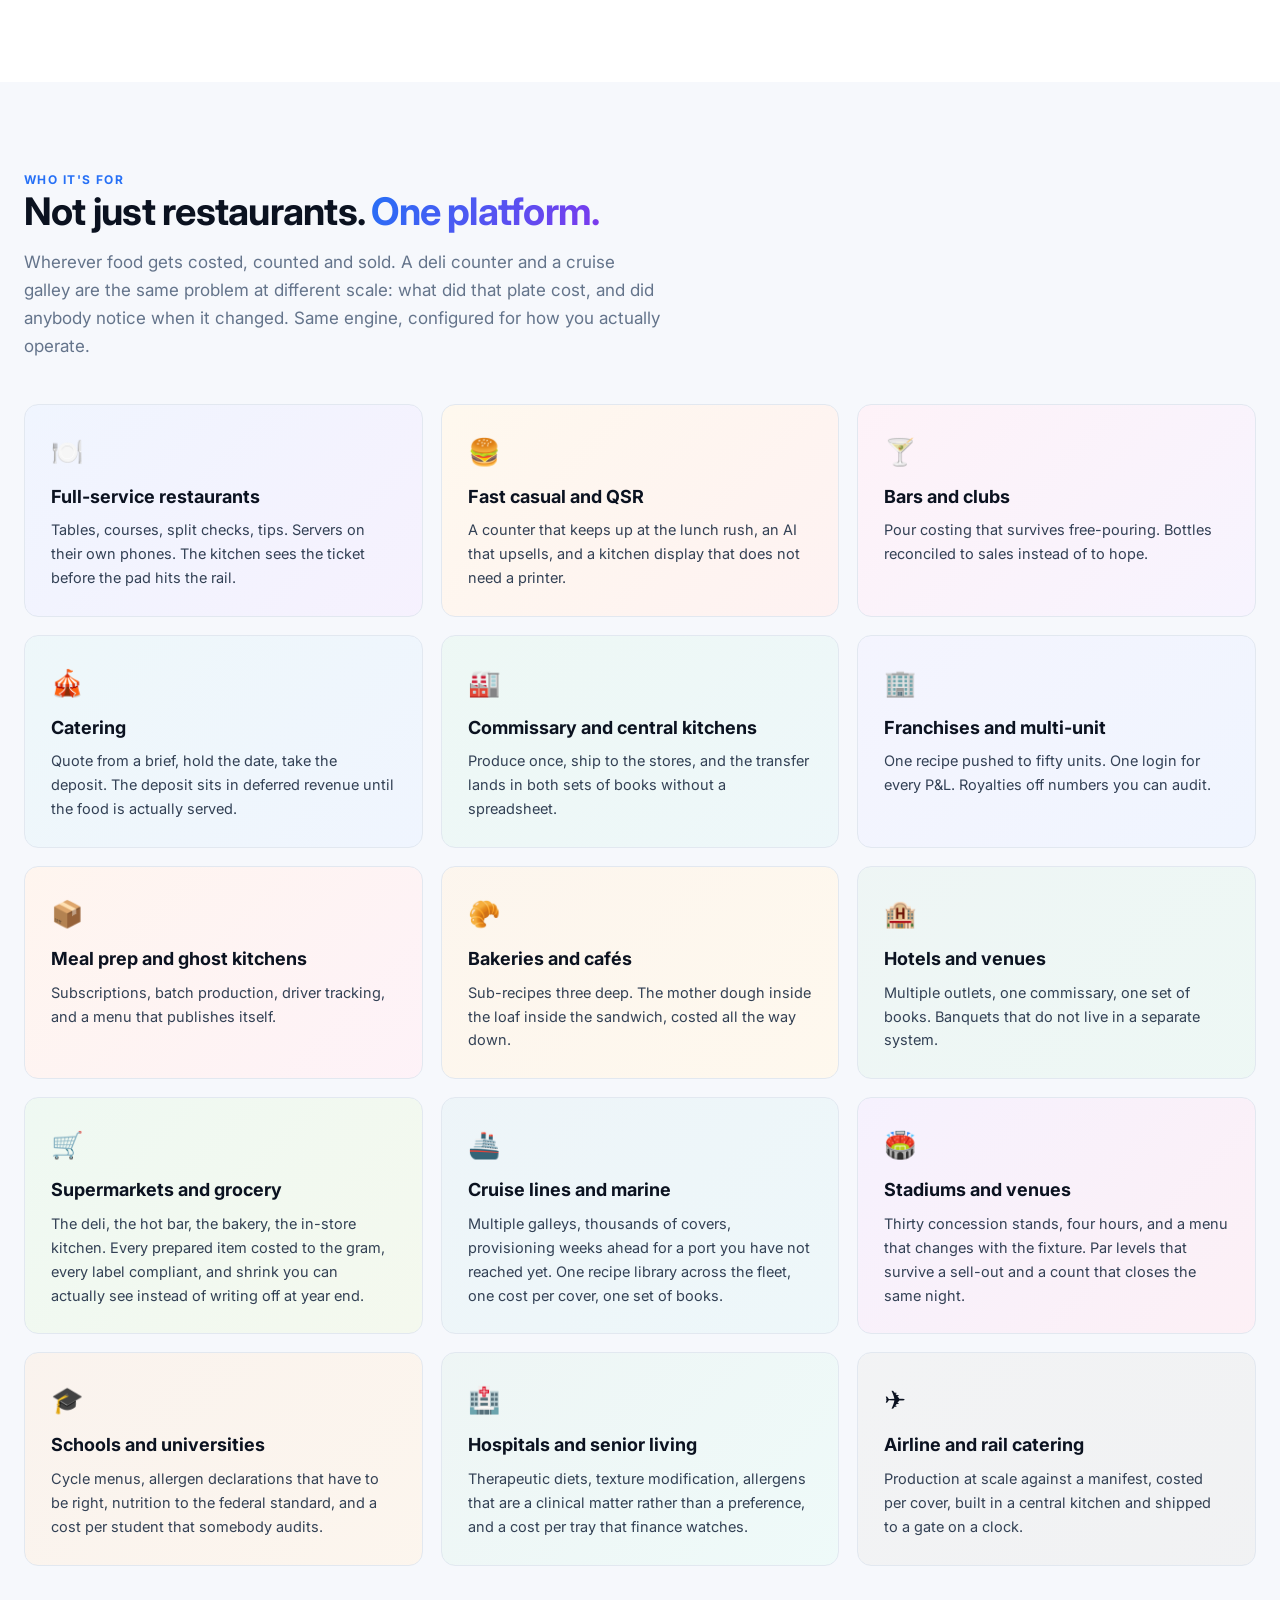
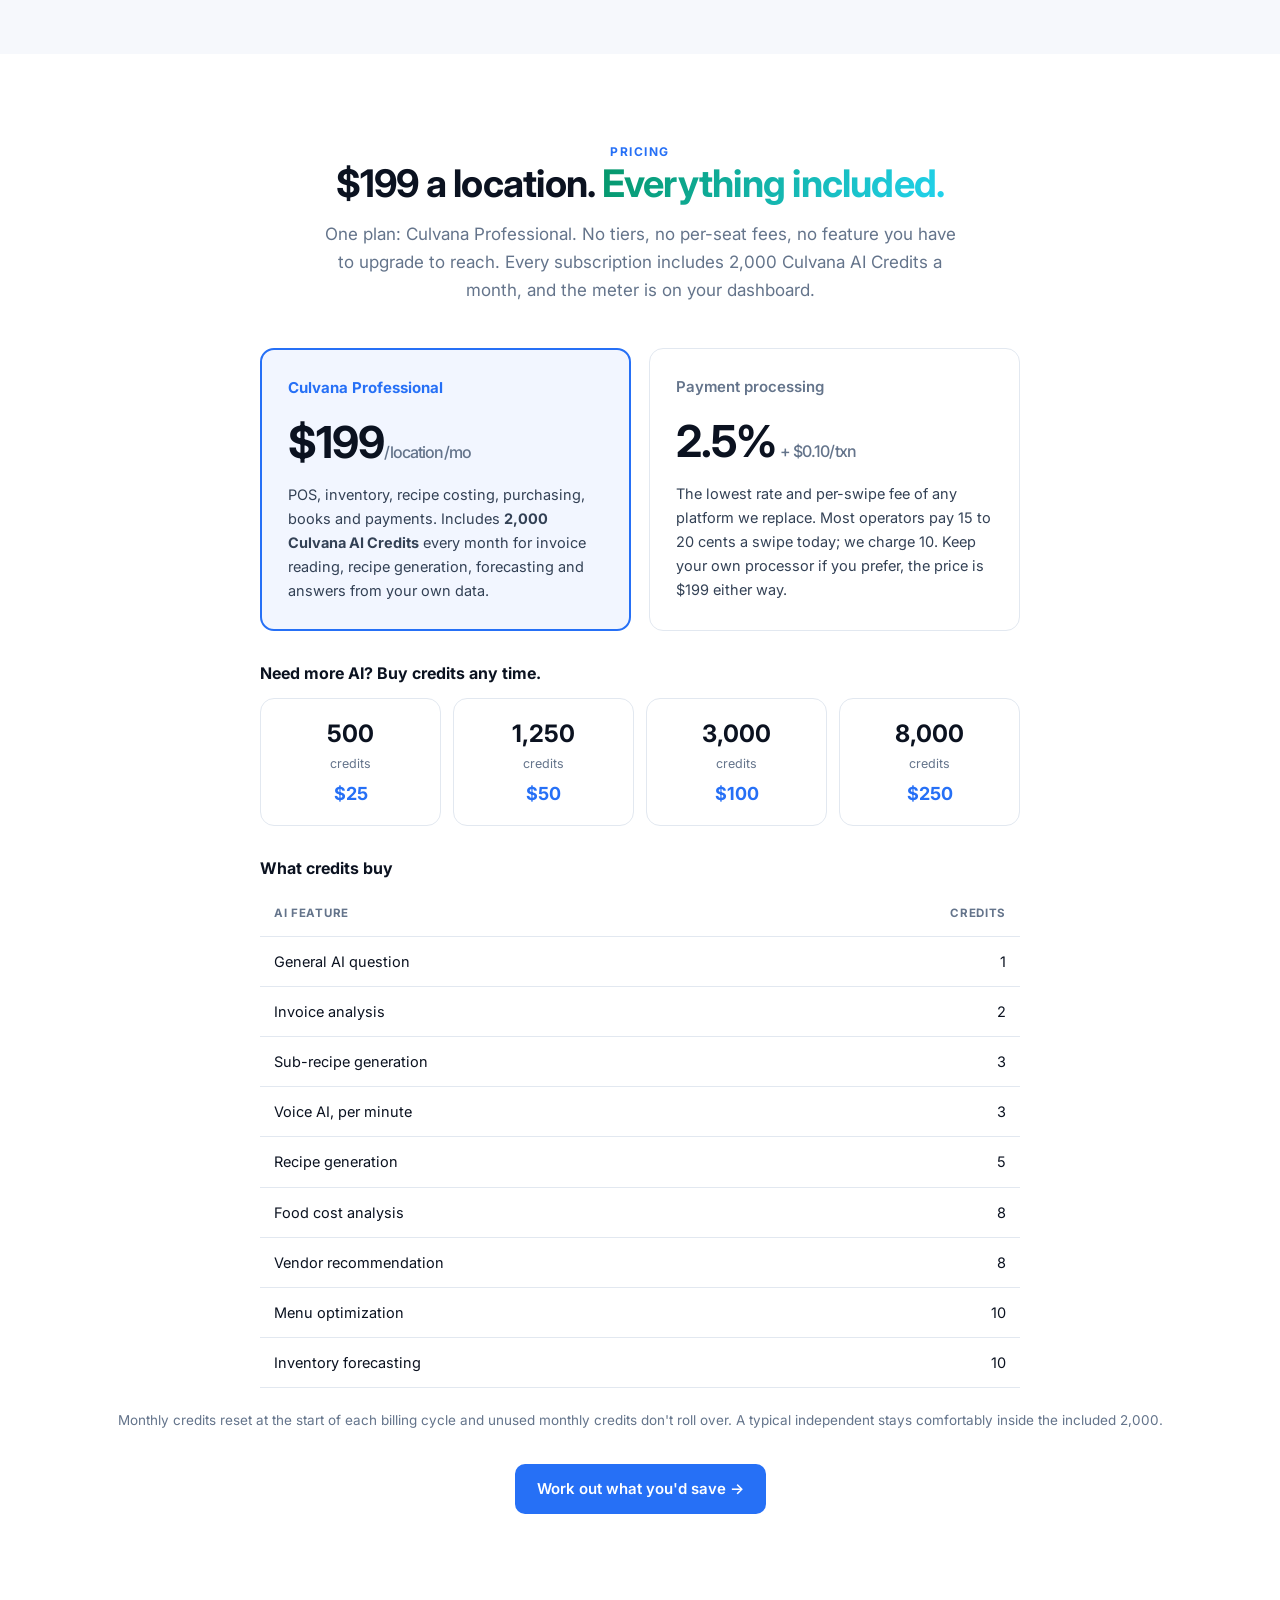
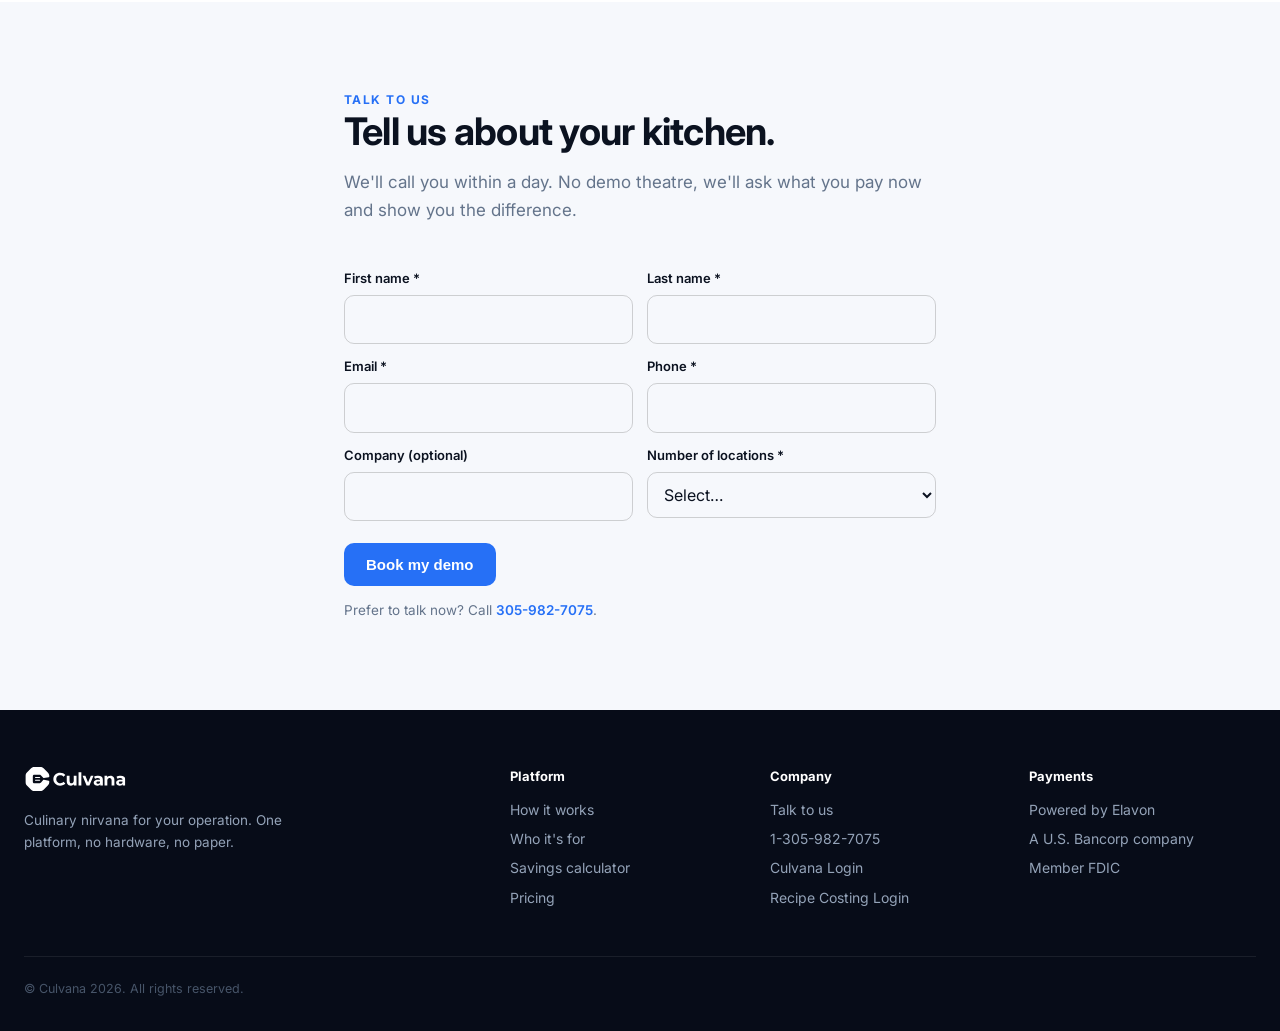
==== commit 3c404335: "New pricing: $199 Culvana Professional with 2,000 AI Credits, packs, 2.5% + $0.10 processing" ====
--- a/index.html
+++ b/index.html
@@ -4,7 +4,7 @@
 <meta charset="utf-8">
 <meta name="viewport" content="width=device-width,initial-scale=1">
 <title>Culvana, the AI-native restaurant platform. No hardware. No paper.</title>
-<meta name="description" content="One platform for the whole restaurant: POS, inventory, recipe costing, purchasing, books and payments. No hardware to buy. No paper to file. $55 a location, free if you process with us.">
+<meta name="description" content="One platform for the whole restaurant: POS, inventory, recipe costing, purchasing, books and payments. No hardware to buy. No paper to file. $199 a location a month with 2,000 Culvana AI Credits included.">
 <link rel="icon" href="culvana-mark.svg">
 <link rel="preconnect" href="https://fonts.googleapis.com">
 <link rel="preload" as="style" href="https://fonts.googleapis.com/css2?family=Inter:wght@400;500;600;700&display=swap">
@@ -17,14 +17,14 @@
 <meta property="og:type" content="website">
 <meta property="og:site_name" content="Culvana">
 <meta property="og:title" content="Your food cost went up 4% last month and nobody told you.">
-<meta property="og:description" content="One platform for the whole restaurant. No hardware. No paper. $55 a location, or free if you process with us.">
+<meta property="og:description" content="One platform for the whole restaurant. No hardware. No paper. $199 a location, 2,000 AI Credits included.">
 <meta property="og:image" content="https://culvana.ai/og.png">
 <meta property="og:image:width" content="1200">
 <meta property="og:image:height" content="630">
 <meta property="og:url" content="https://culvana.ai/">
 <meta name="twitter:card" content="summary_large_image">
 <meta name="twitter:title" content="Your food cost went up 4% last month and nobody told you.">
-<meta name="twitter:description" content="AI-native, hardware-free, paperless. $55 a location.">
+<meta name="twitter:description" content="AI-native, hardware-free, paperless. $199 a location, AI credits included.">
 <meta name="twitter:image" content="https://culvana.ai/og.png">
 <link rel="canonical" href="https://culvana.ai/">
 <meta name="theme-color" content="#2670F6" media="(prefers-color-scheme: light)">
@@ -39,7 +39,7 @@
   "applicationCategory":"BusinessApplication",
   "operatingSystem":"Web",
   "description":"AI-native restaurant management platform. POS, inventory, recipe costing, purchasing, books and payments in one system. No hardware, no paper.",
-  "offers":{"@type":"Offer","price":"55","priceCurrency":"USD","description":"Per location per month. Waived above $20,000/mo in card volume."},
+  "offers":{"@type":"Offer","price":"199","priceCurrency":"USD","description":"Culvana Professional, per location per month. Includes 2,000 Culvana AI Credits."},
   "publisher":{"@type":"Organization","name":"Culvana","url":"https://culvana.ai","telephone":"+1-305-982-7075"}
 }
 </script>
@@ -296,25 +296,50 @@
 <section id="pricing">
   <div class="wrap" style="text-align:center">
     <div class="eyebrow">Pricing</div>
-    <h2 class="rv">$55 a location. Or <span class="grad" style="background:linear-gradient(120deg,#059669,#22D3EE);-webkit-background-clip:text;background-clip:text">nothing at all.</span></h2>
+    <h2 class="rv">$199 a location. <span class="grad" style="background:linear-gradient(120deg,#059669,#22D3EE);-webkit-background-clip:text;background-clip:text">Everything included.</span></h2>
     <p class="sub" style="margin:0 auto 44px">
-      Everything is included, no tiers, no per-seat fees, no feature you have to upgrade to reach. AI is billed
-      as you use it, in dollars, and you can see the meter.
+      One plan: Culvana Professional. No tiers, no per-seat fees, no feature you have to upgrade to reach.
+      Every subscription includes 2,000 Culvana AI Credits a month, and the meter is on your dashboard.
     </p>
     <div class="grid g2" style="max-width:760px;margin:0 auto;text-align:left">
+      <div class="card featured">
+        <h3 style="font-size:15px;color:var(--brand);font-weight:700">Culvana Professional</h3>
+        <div style="font-size:44px;font-weight:700;letter-spacing:-.02em;margin:6px 0">$199<span style="font-size:16px;color:var(--mute);font-weight:500">/location/mo</span></div>
+        <p>POS, inventory, recipe costing, purchasing, books and payments. Includes <strong>2,000 Culvana AI Credits</strong> every month for invoice reading, recipe generation, forecasting and answers from your own data.</p>
+      </div>
       <div class="card">
-        <h3 style="font-size:15px;color:var(--mute);font-weight:600">Keep your processor</h3>
-        <div style="font-size:44px;font-weight:700;letter-spacing:-.02em;margin:6px 0">$55<span style="font-size:16px;color:var(--mute);font-weight:500">/location/mo</span></div>
-        <p>Everything included. AI billed as used, a typical independent spends about $35 a month on it.</p>
-      </div>
-      <div class="card featured">
-        <h3 style="font-size:15px;color:var(--brand);font-weight:700">Process with Culvana</h3>
-        <div style="font-size:44px;font-weight:700;letter-spacing:-.02em;margin:6px 0;color:var(--sage)">$0<span style="font-size:16px;color:var(--mute);font-weight:500">/location/mo</span></div>
-        <p>2.5% + $0.10 a transaction. Above $20,000 a month in card volume the platform fee goes to zero, the processing pays for the software.</p>
-      </div>
+        <h3 style="font-size:15px;color:var(--mute);font-weight:600">Payment processing</h3>
+        <div style="font-size:44px;font-weight:700;letter-spacing:-.02em;margin:6px 0">2.5%<span style="font-size:16px;color:var(--mute);font-weight:500"> + $0.10/txn</span></div>
+        <p>The lowest rate and per-swipe fee of any platform we replace. Most operators pay 15 to 20 cents a swipe today; we charge 10. Keep your own processor if you prefer, the price is $199 either way.</p>
+      </div>
+    </div>
+    <div style="max-width:760px;margin:30px auto 0;text-align:left">
+      <h3 style="font-size:16px;margin:0 0 12px">Need more AI? Buy credits any time.</h3>
+      <div style="display:flex;gap:12px;flex-wrap:wrap">
+        <div class="card" style="flex:1;min-width:140px;text-align:center;padding:16px 10px"><div style="font-size:24px;font-weight:700">500</div><div style="font-size:12.5px;color:var(--mute)">credits</div><div style="font-size:18px;font-weight:700;color:var(--brand);margin-top:6px">$25</div></div>
+        <div class="card" style="flex:1;min-width:140px;text-align:center;padding:16px 10px"><div style="font-size:24px;font-weight:700">1,250</div><div style="font-size:12.5px;color:var(--mute)">credits</div><div style="font-size:18px;font-weight:700;color:var(--brand);margin-top:6px">$50</div></div>
+        <div class="card" style="flex:1;min-width:140px;text-align:center;padding:16px 10px"><div style="font-size:24px;font-weight:700">3,000</div><div style="font-size:12.5px;color:var(--mute)">credits</div><div style="font-size:18px;font-weight:700;color:var(--brand);margin-top:6px">$100</div></div>
+        <div class="card" style="flex:1;min-width:140px;text-align:center;padding:16px 10px"><div style="font-size:24px;font-weight:700">8,000</div><div style="font-size:12.5px;color:var(--mute)">credits</div><div style="font-size:18px;font-weight:700;color:var(--brand);margin-top:6px">$250</div></div>
+      </div>
+      <h3 style="font-size:16px;margin:30px 0 10px">What credits buy</h3>
+      <table>
+        <thead><tr><th style="text-align:left">AI feature</th><th style="text-align:right">Credits</th></tr></thead>
+        <tbody>
+          <tr><td>General AI question</td><td style="text-align:right">1</td></tr>
+          <tr><td>Invoice analysis</td><td style="text-align:right">2</td></tr>
+          <tr><td>Sub-recipe generation</td><td style="text-align:right">3</td></tr>
+          <tr><td>Voice AI, per minute</td><td style="text-align:right">3</td></tr>
+          <tr><td>Recipe generation</td><td style="text-align:right">5</td></tr>
+          <tr><td>Food cost analysis</td><td style="text-align:right">8</td></tr>
+          <tr><td>Vendor recommendation</td><td style="text-align:right">8</td></tr>
+          <tr><td>Menu optimization</td><td style="text-align:right">10</td></tr>
+          <tr><td>Inventory forecasting</td><td style="text-align:right">10</td></tr>
+        </tbody>
+      </table>
     </div>
     <p style="font-size:13.5px;color:var(--mute);margin-top:22px">
-      Below $20,000 a month the fee stands. We'd rather tell you where the line is than move it later.
+      Monthly credits reset at the start of each billing cycle and unused monthly credits don't roll over.
+      A typical independent stays comfortably inside the included 2,000.
     </p>
     <div style="margin-top:32px"><a class="btn btn-p" href="savings.html">Work out what you'd save →</a></div>
   </div>
@@ -398,7 +423,7 @@
      catches one fake urgency badge stops believing the savings number too, and the savings number is the only
      one that has to survive. -->
 <div class="waiting" id="wait">
-  <span>Every month you wait costs you <b id="waitAmt">$792</b>. That is <b id="waitYr">$9,504</b> a year.</span>
+  <span>Every month you wait costs you <b id="waitAmt">$906</b>. That is <b id="waitYr">$10,872</b> a year.</span>
   <a class="btn btn-p" href="#talk" style="padding:9px 18px;font-size:14px">Book a demo</a>
   <button class="x" id="waitX" aria-label="Dismiss">&times;</button>
 </div>
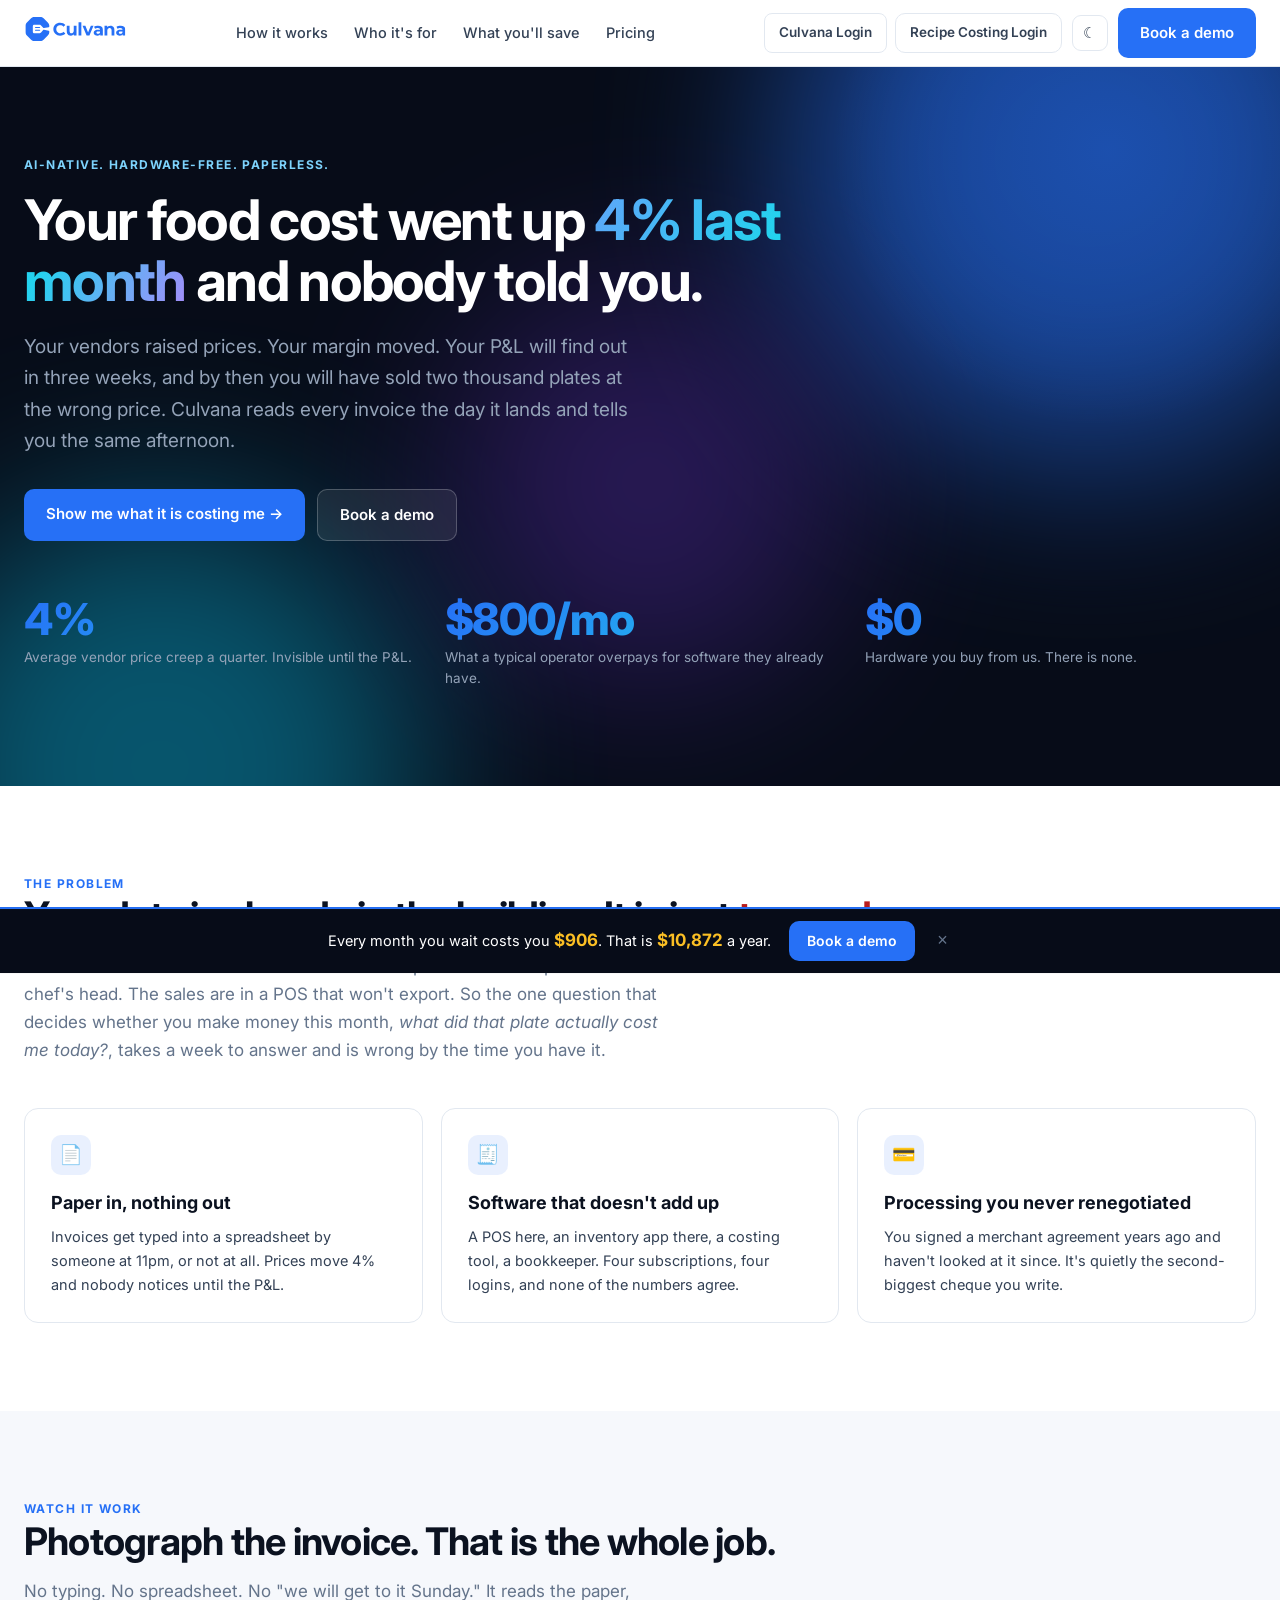
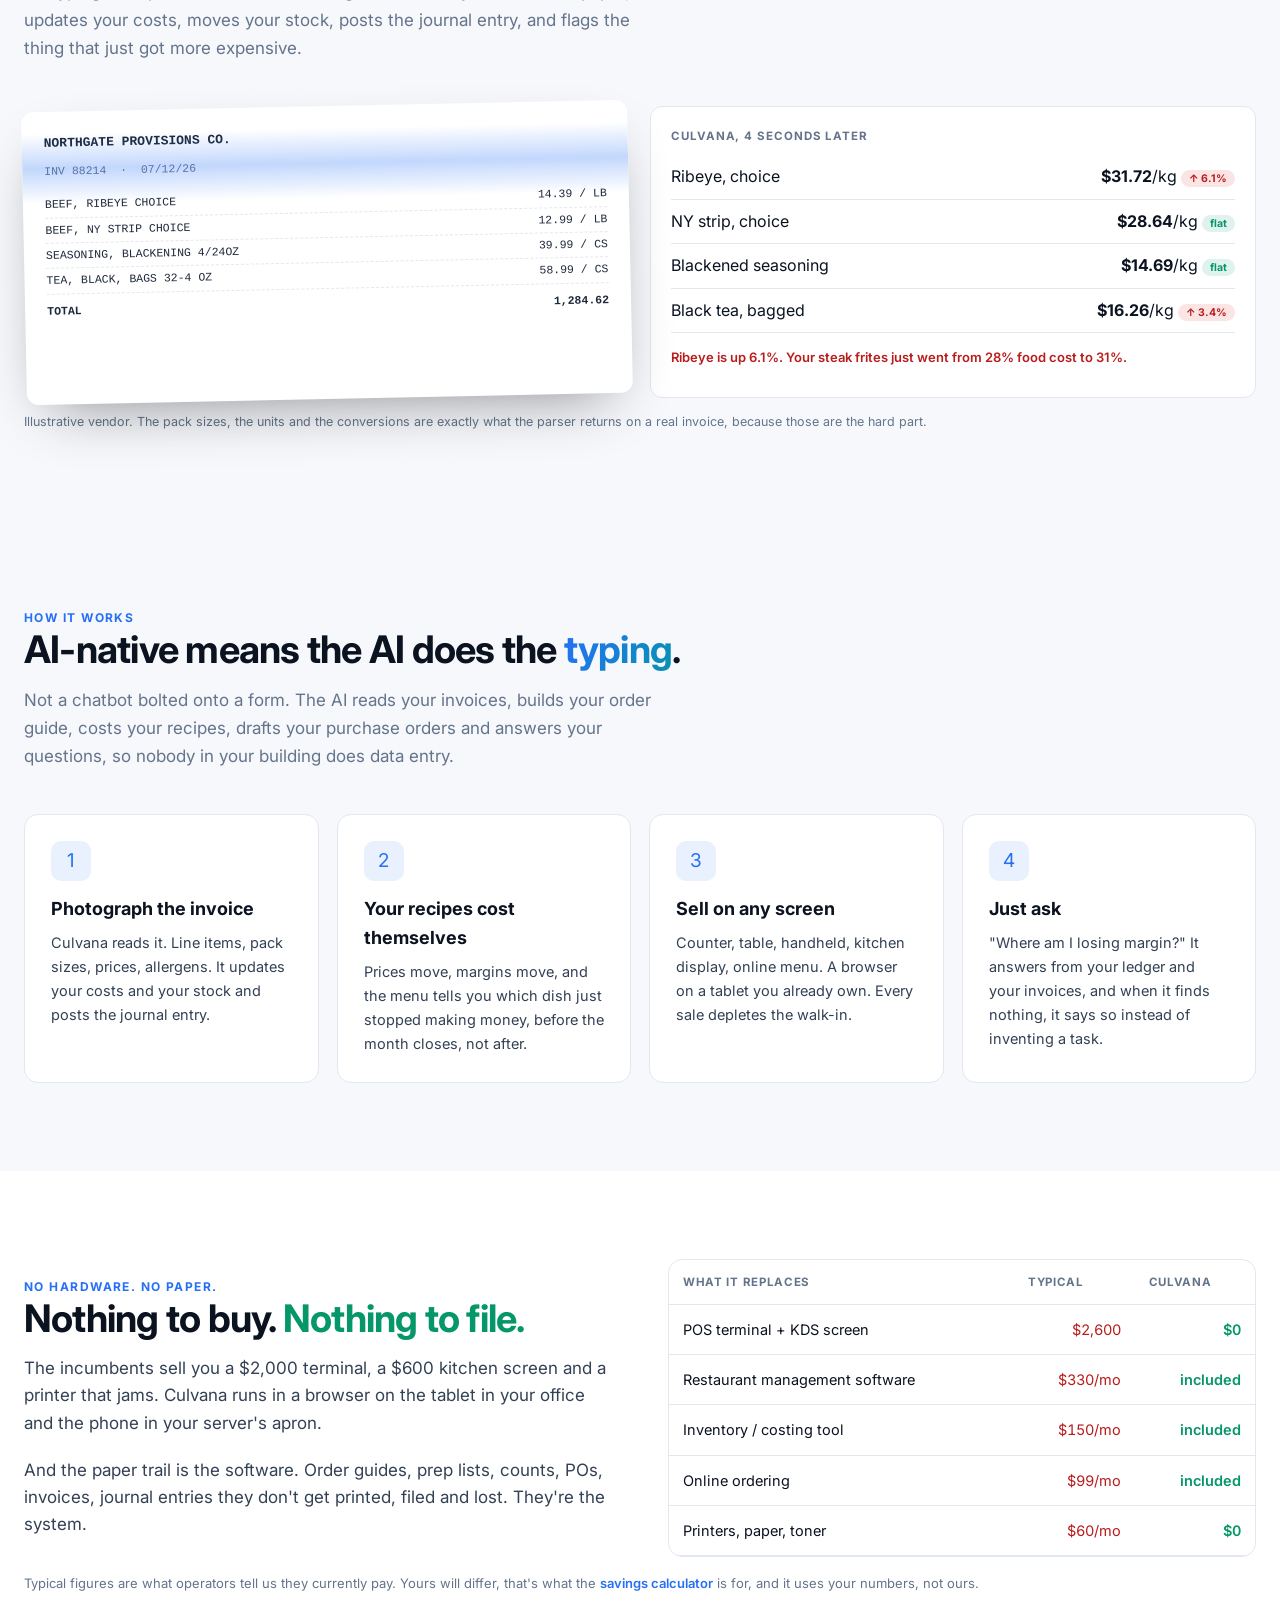
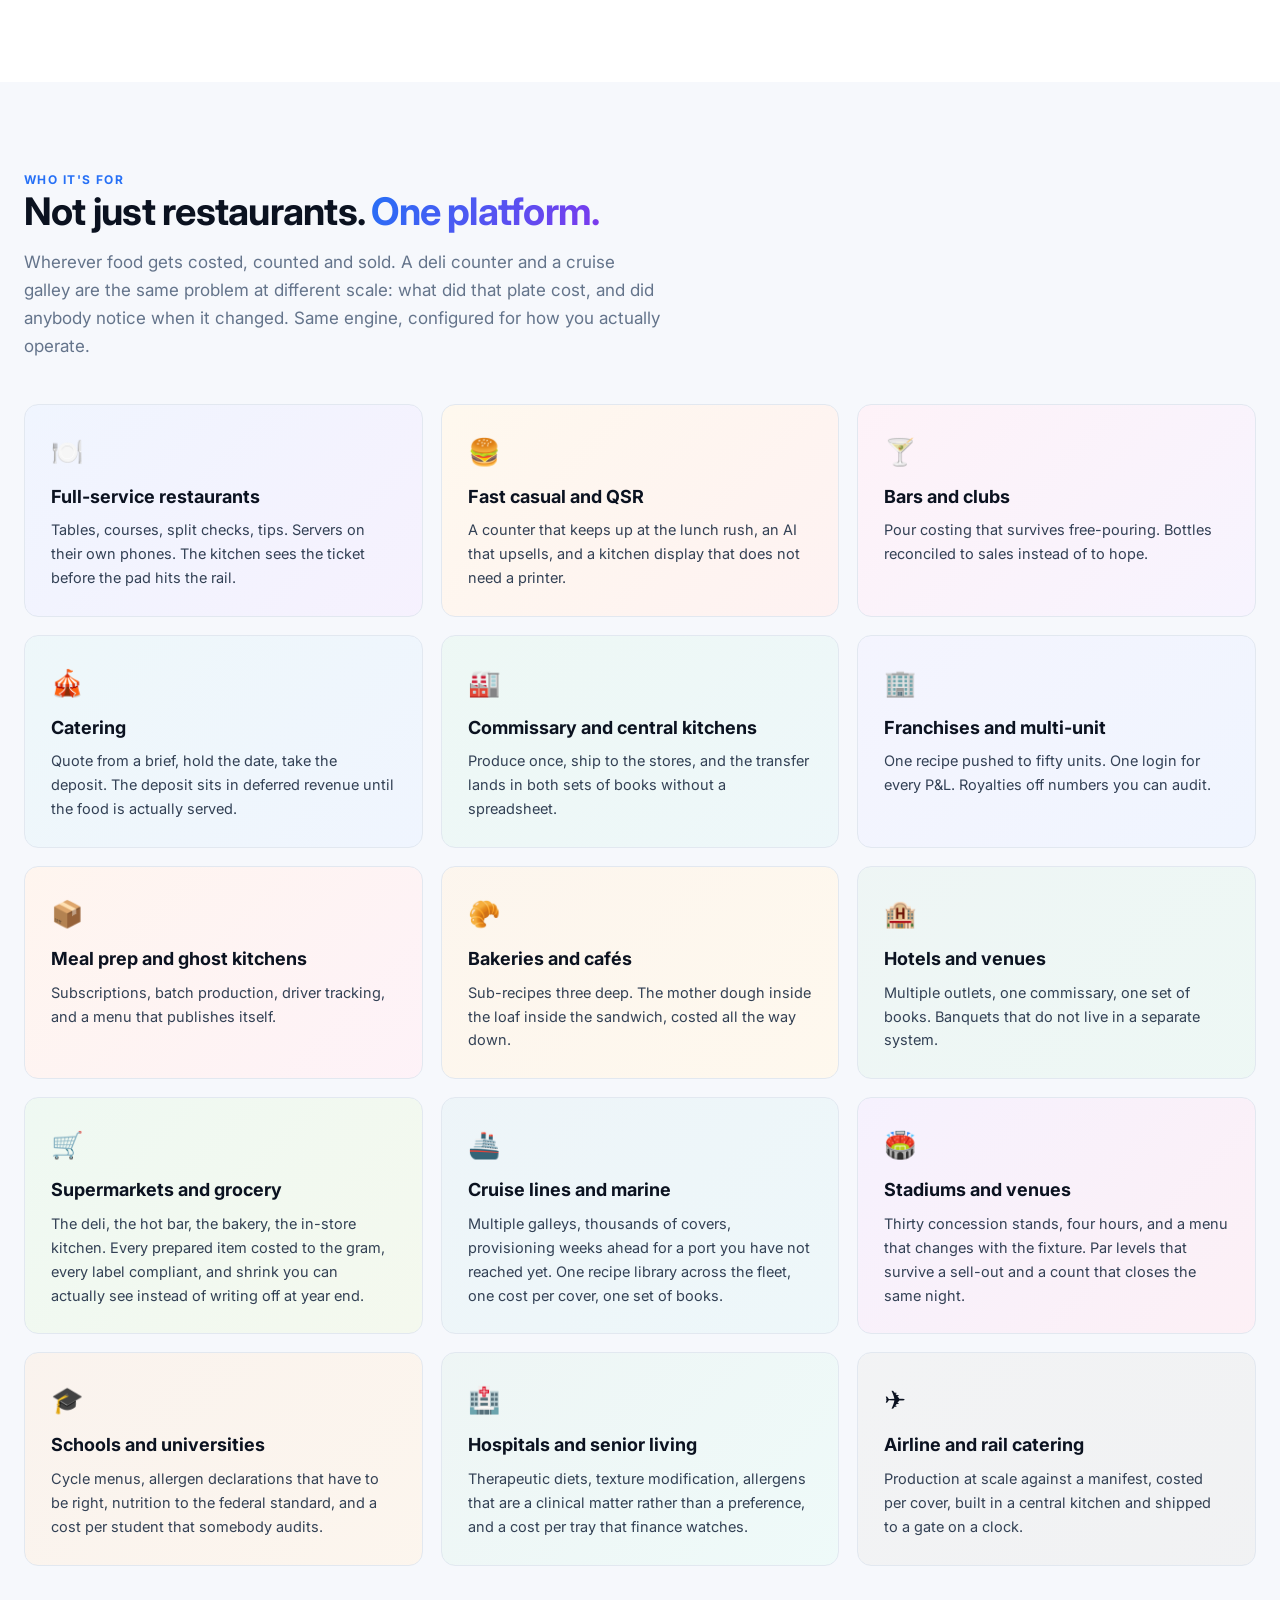
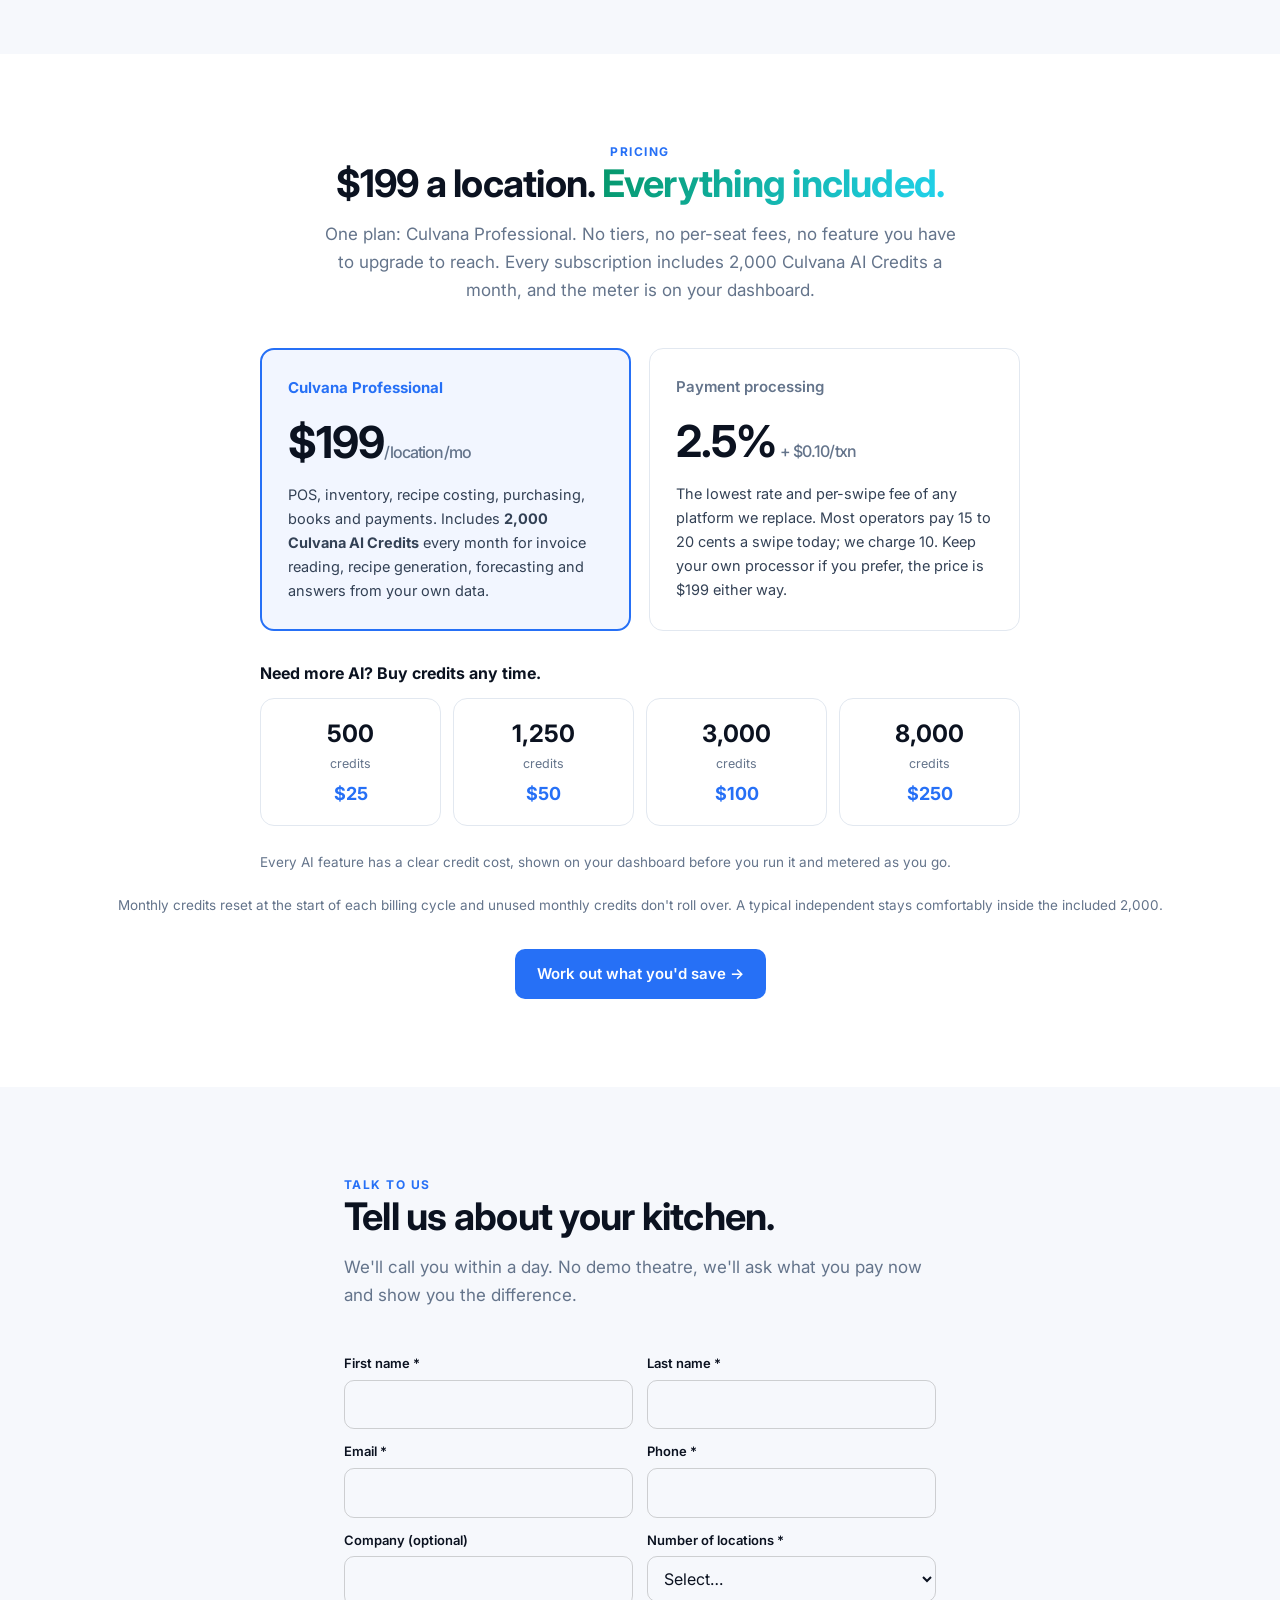
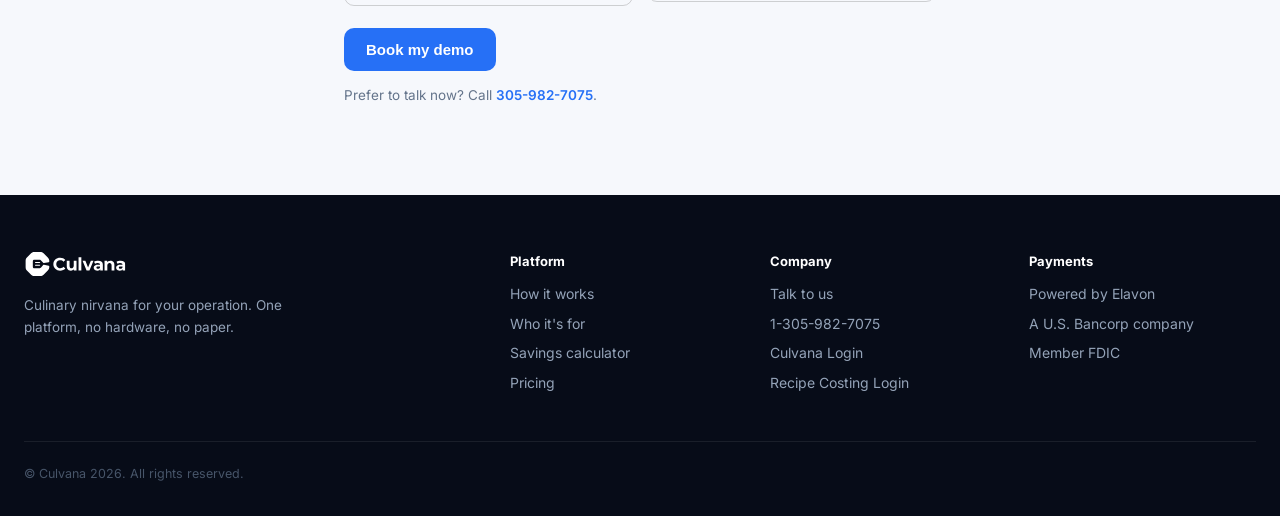
==== commit 6ded2e2f: "Remove per-feature credit table from public pricing" ====
--- a/index.html
+++ b/index.html
@@ -321,21 +321,7 @@
         <div class="card" style="flex:1;min-width:140px;text-align:center;padding:16px 10px"><div style="font-size:24px;font-weight:700">3,000</div><div style="font-size:12.5px;color:var(--mute)">credits</div><div style="font-size:18px;font-weight:700;color:var(--brand);margin-top:6px">$100</div></div>
         <div class="card" style="flex:1;min-width:140px;text-align:center;padding:16px 10px"><div style="font-size:24px;font-weight:700">8,000</div><div style="font-size:12.5px;color:var(--mute)">credits</div><div style="font-size:18px;font-weight:700;color:var(--brand);margin-top:6px">$250</div></div>
       </div>
-      <h3 style="font-size:16px;margin:30px 0 10px">What credits buy</h3>
-      <table>
-        <thead><tr><th style="text-align:left">AI feature</th><th style="text-align:right">Credits</th></tr></thead>
-        <tbody>
-          <tr><td>General AI question</td><td style="text-align:right">1</td></tr>
-          <tr><td>Invoice analysis</td><td style="text-align:right">2</td></tr>
-          <tr><td>Sub-recipe generation</td><td style="text-align:right">3</td></tr>
-          <tr><td>Voice AI, per minute</td><td style="text-align:right">3</td></tr>
-          <tr><td>Recipe generation</td><td style="text-align:right">5</td></tr>
-          <tr><td>Food cost analysis</td><td style="text-align:right">8</td></tr>
-          <tr><td>Vendor recommendation</td><td style="text-align:right">8</td></tr>
-          <tr><td>Menu optimization</td><td style="text-align:right">10</td></tr>
-          <tr><td>Inventory forecasting</td><td style="text-align:right">10</td></tr>
-        </tbody>
-      </table>
+      <p style="font-size:13.5px;color:var(--mute);margin:26px 0 0">Every AI feature has a clear credit cost, shown on your dashboard before you run it and metered as you go.</p>
     </div>
     <p style="font-size:13.5px;color:var(--mute);margin-top:22px">
       Monthly credits reset at the start of each billing cycle and unused monthly credits don't roll over.
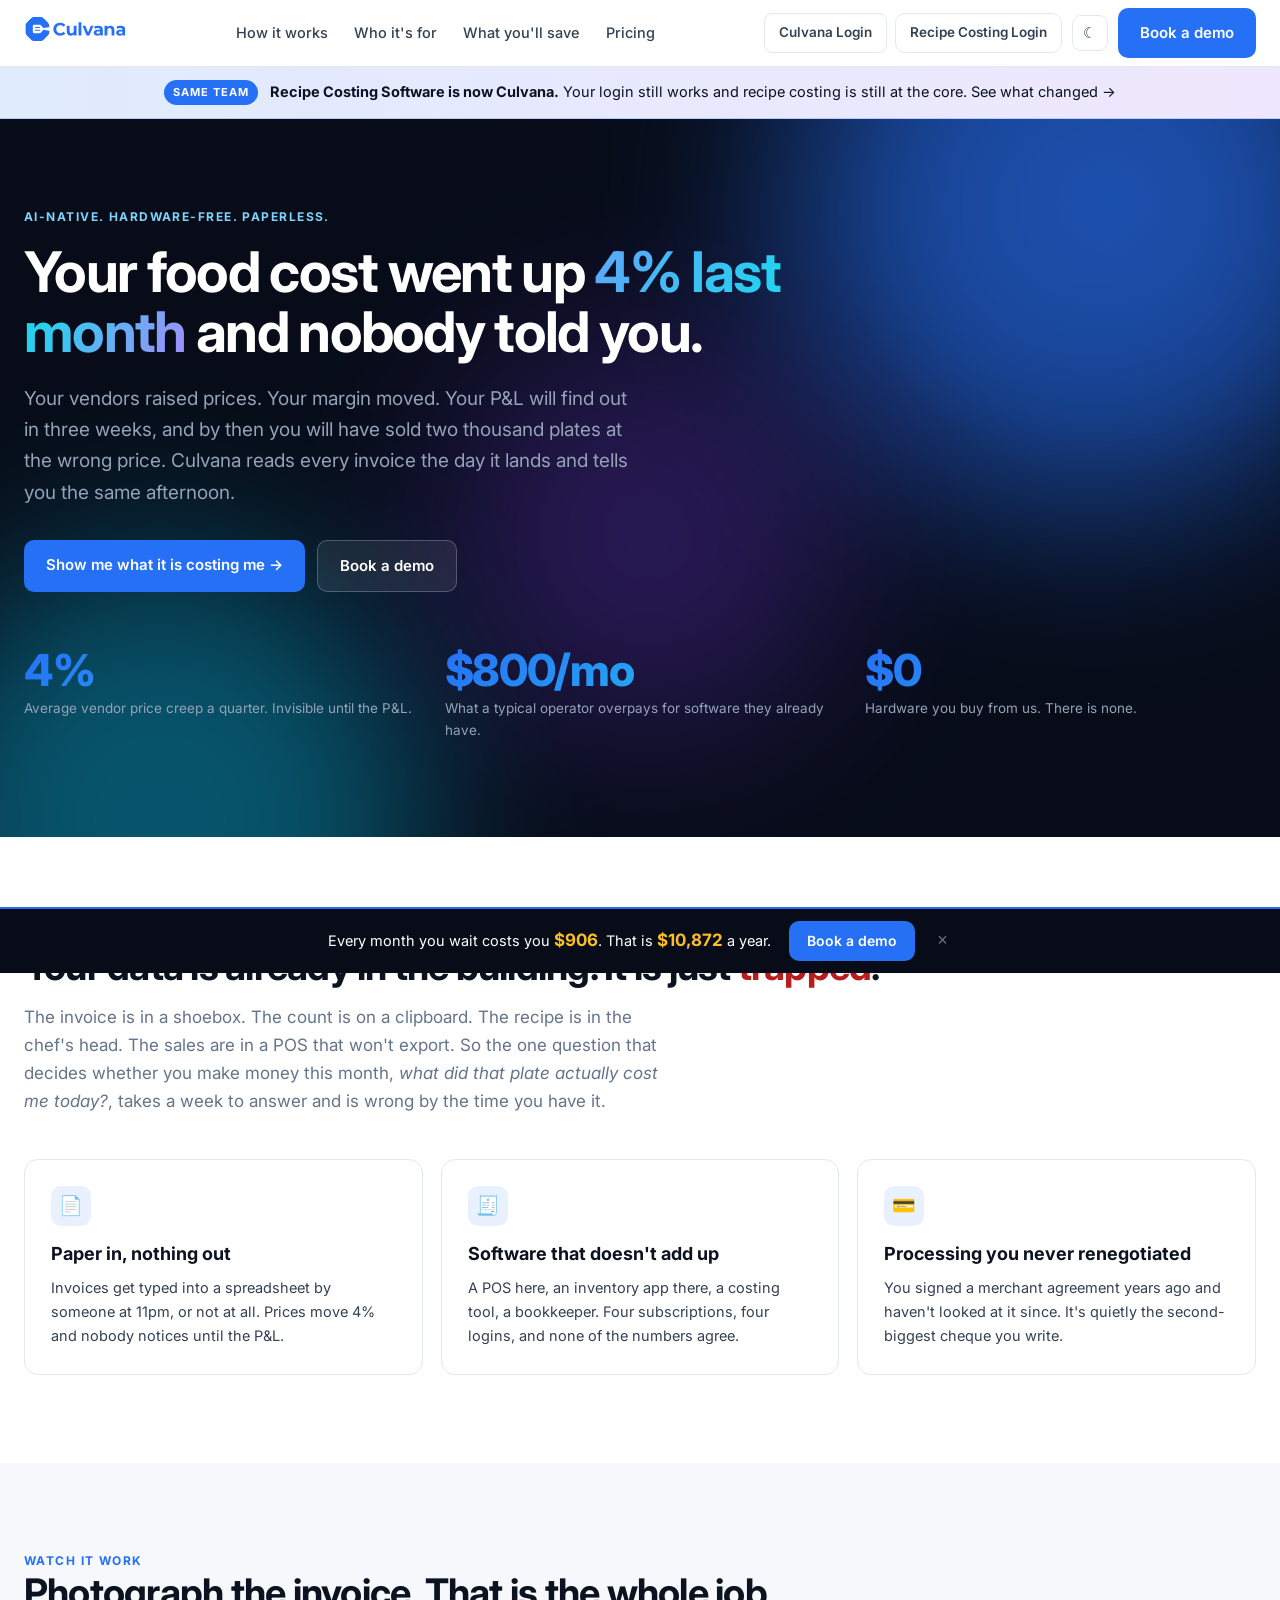
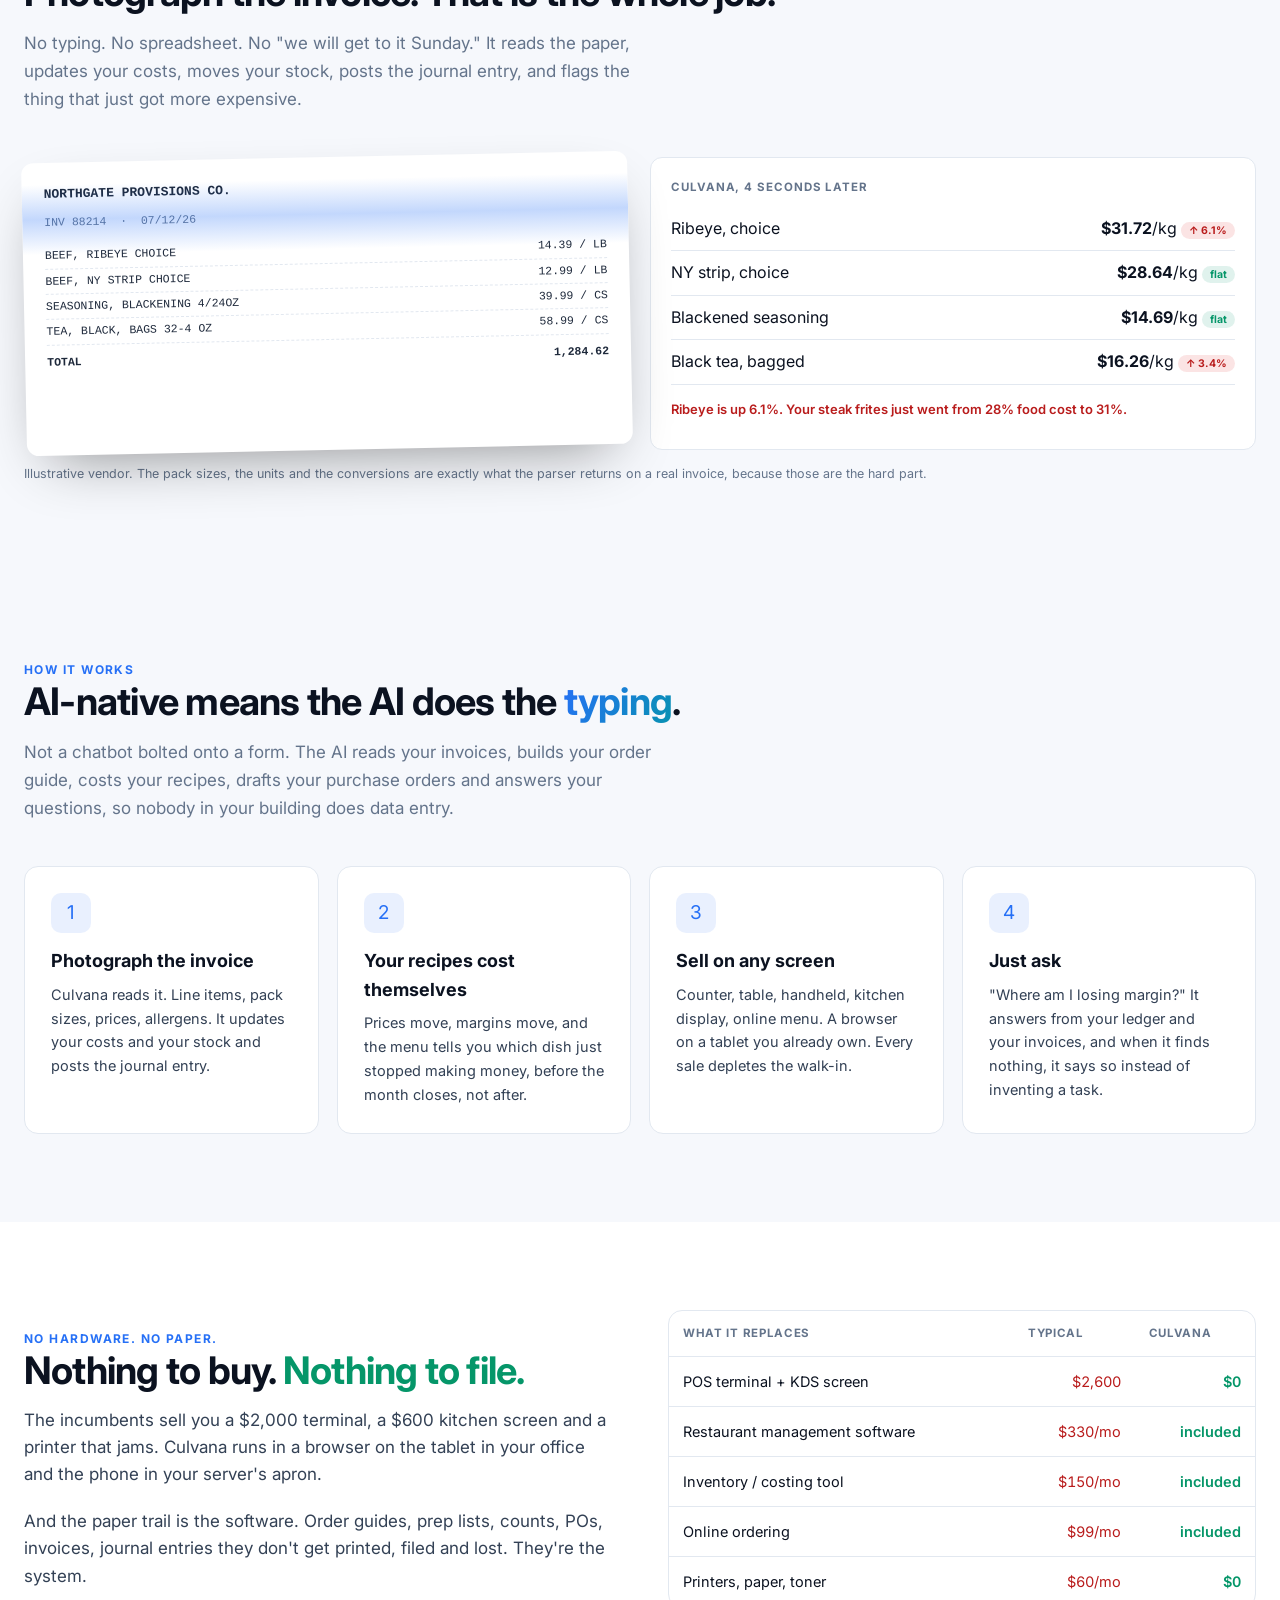
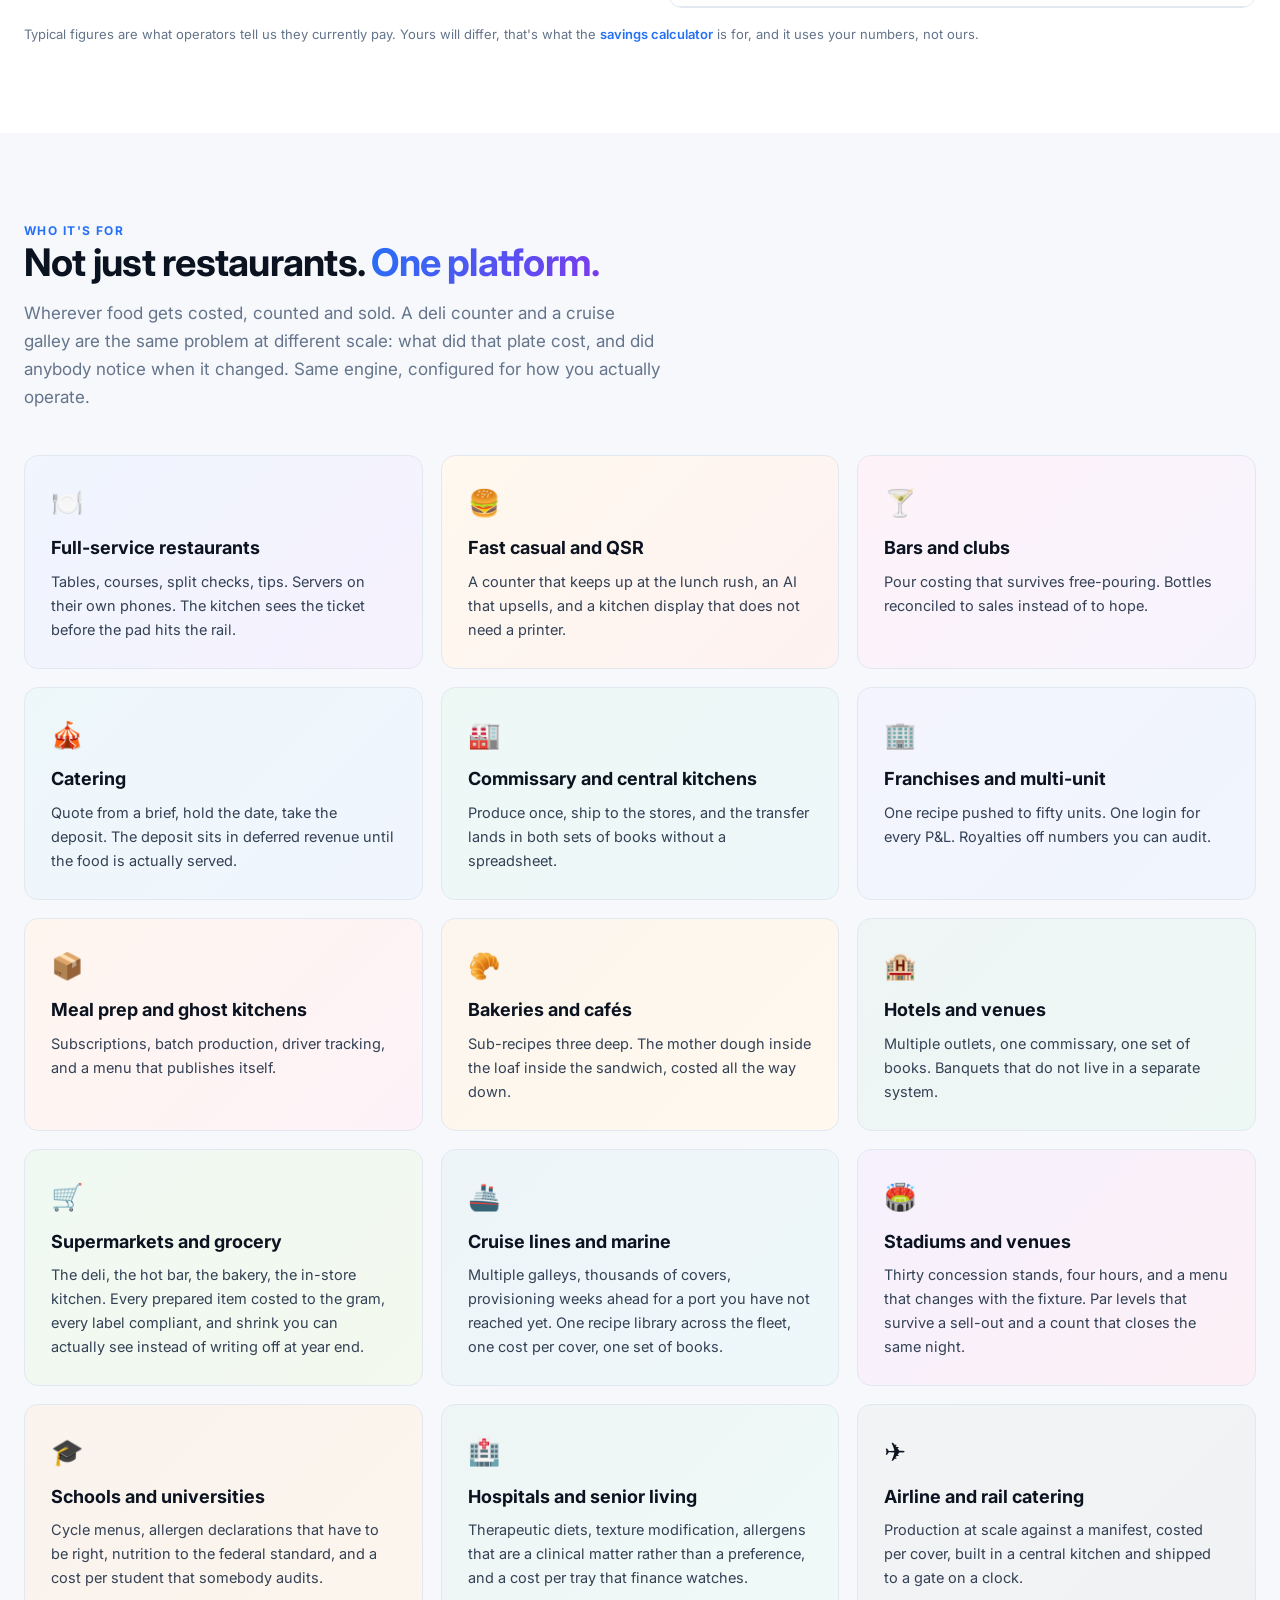
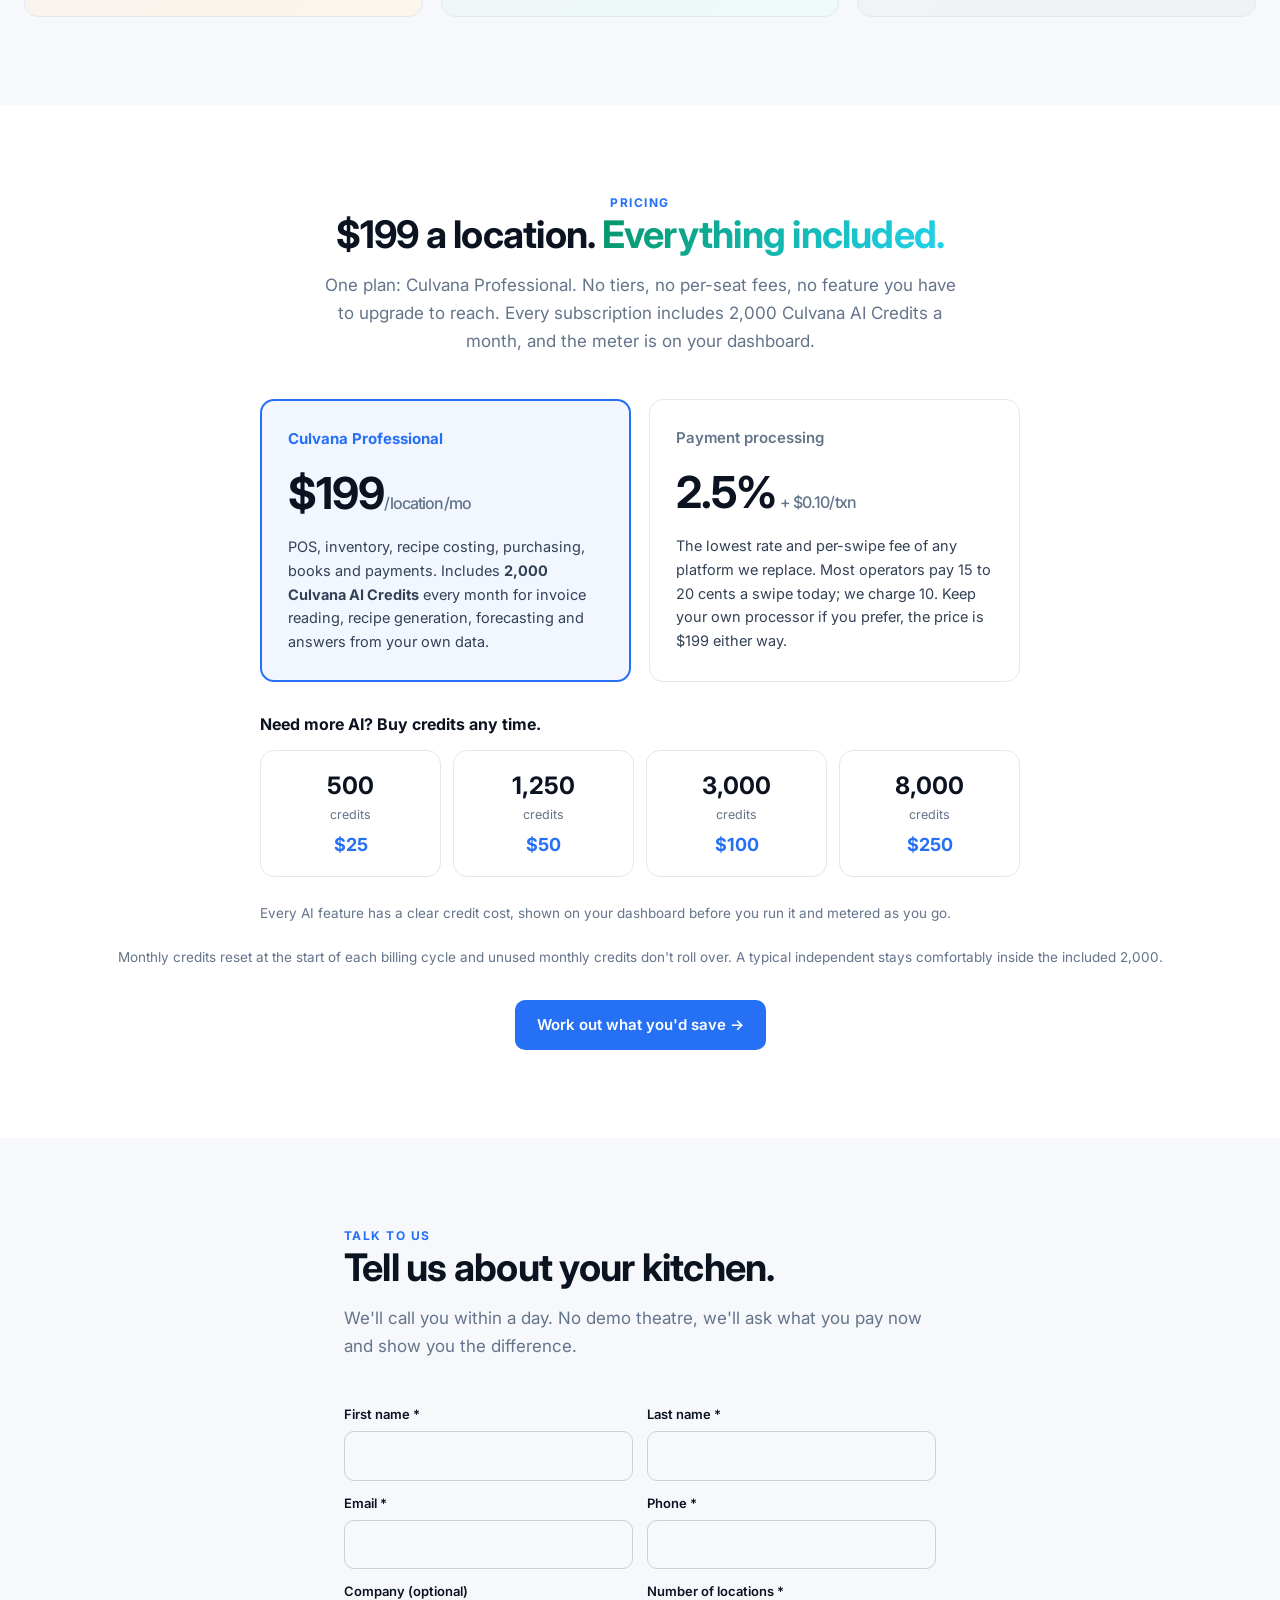
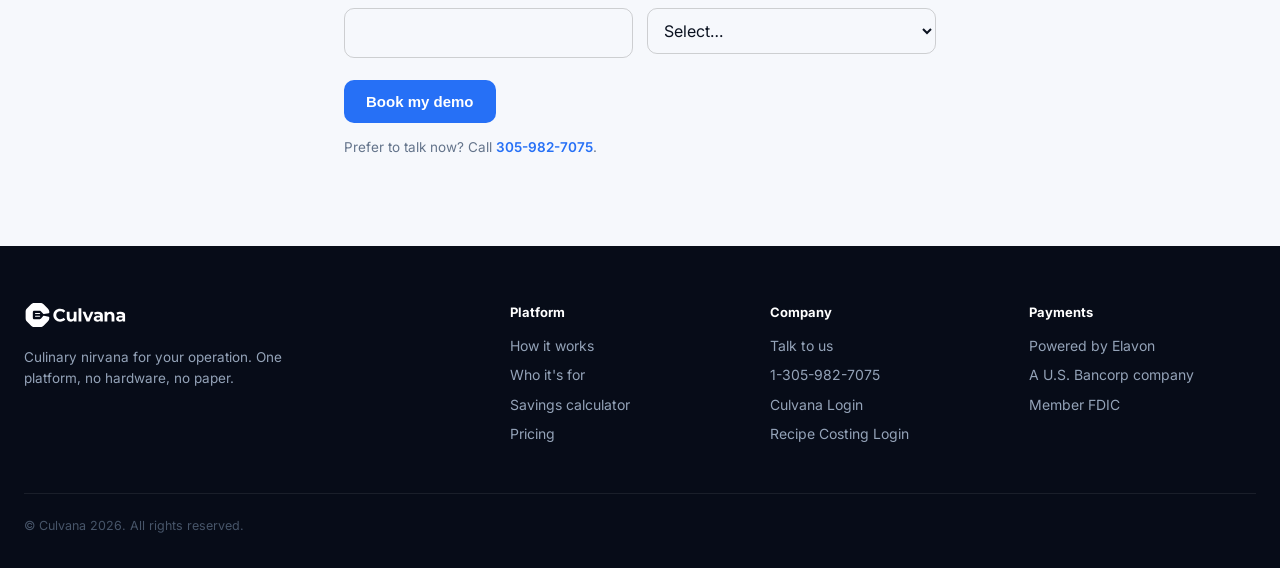
==== commit 376a0293: "Add Recipe Costing continuity banner and restore full sitemap" ====
--- a/index.html
+++ b/index.html
@@ -58,6 +58,16 @@
 .cv-field input,.cv-field select{padding:11px 12px;border-radius:10px;border:1px solid rgba(128,128,128,.35);background:transparent;color:var(--ink);font:inherit}
 .cv-field input:focus,.cv-field select:focus{outline:2px solid var(--brand);border-color:transparent}
 .cv-field select option{color:#0B1220;background:#fff}
+
+.continuity{display:flex;align-items:center;justify-content:center;gap:12px;flex-wrap:wrap;
+  padding:13px 24px;margin:0;text-decoration:none;font-size:14.5px;line-height:1.5;
+  background:linear-gradient(90deg,rgba(38,112,246,.14),rgba(124,58,237,.12));
+  border-bottom:1px solid rgba(38,112,246,.25);color:var(--ink);text-align:center}
+.continuity:hover{background:linear-gradient(90deg,rgba(38,112,246,.22),rgba(124,58,237,.18))}
+.continuity strong{font-weight:700}
+.continuity-badge{flex:none;font-size:11px;font-weight:700;letter-spacing:.09em;text-transform:uppercase;
+  padding:4px 9px;border-radius:99px;background:var(--brand);color:#fff}
+@media (max-width:640px){.continuity{font-size:13px;padding:11px 16px}}
 </style>
 <script>
 /* THEME. Set before first paint, from an inline script in <head>, so a dark-mode visitor never gets a white
@@ -96,6 +106,13 @@
     </div>
   </div>
 </nav>
+
+<!-- CONTINUITY BAND. Recipe-costing.com 301s land here. A ten-year customer or a PFG contact needs to know
+     in one line that they are in the right place and nothing was sold, shut down or taken away. -->
+<a href="/recipe-costing-software-is-now-culvana/" class="continuity">
+  <span class="continuity-badge">Same team</span>
+  <span><strong>Recipe Costing Software is now Culvana.</strong> Your login still works and recipe costing is still at the core. See what changed &rarr;</span>
+</a>
 
 <main id="main">
 <header class="hero">
@@ -514,5 +531,18 @@
   });
 })();
 </script>
+<!--Start of Tawk.to Script-->
+<script type="text/javascript">
+var Tawk_API=Tawk_API||{}, Tawk_LoadStart=new Date();
+(function(){
+var s1=document.createElement("script"),s0=document.getElementsByTagName("script")[0];
+s1.async=true;
+s1.src='https://embed.tawk.to/62b45cfc7b967b1179962215/1g688mf39';
+s1.charset='UTF-8';
+s1.setAttribute('crossorigin','*');
+s0.parentNode.insertBefore(s1,s0);
+})();
+</script>
+<!--End of Tawk.to Script-->
 </body>
 </html>
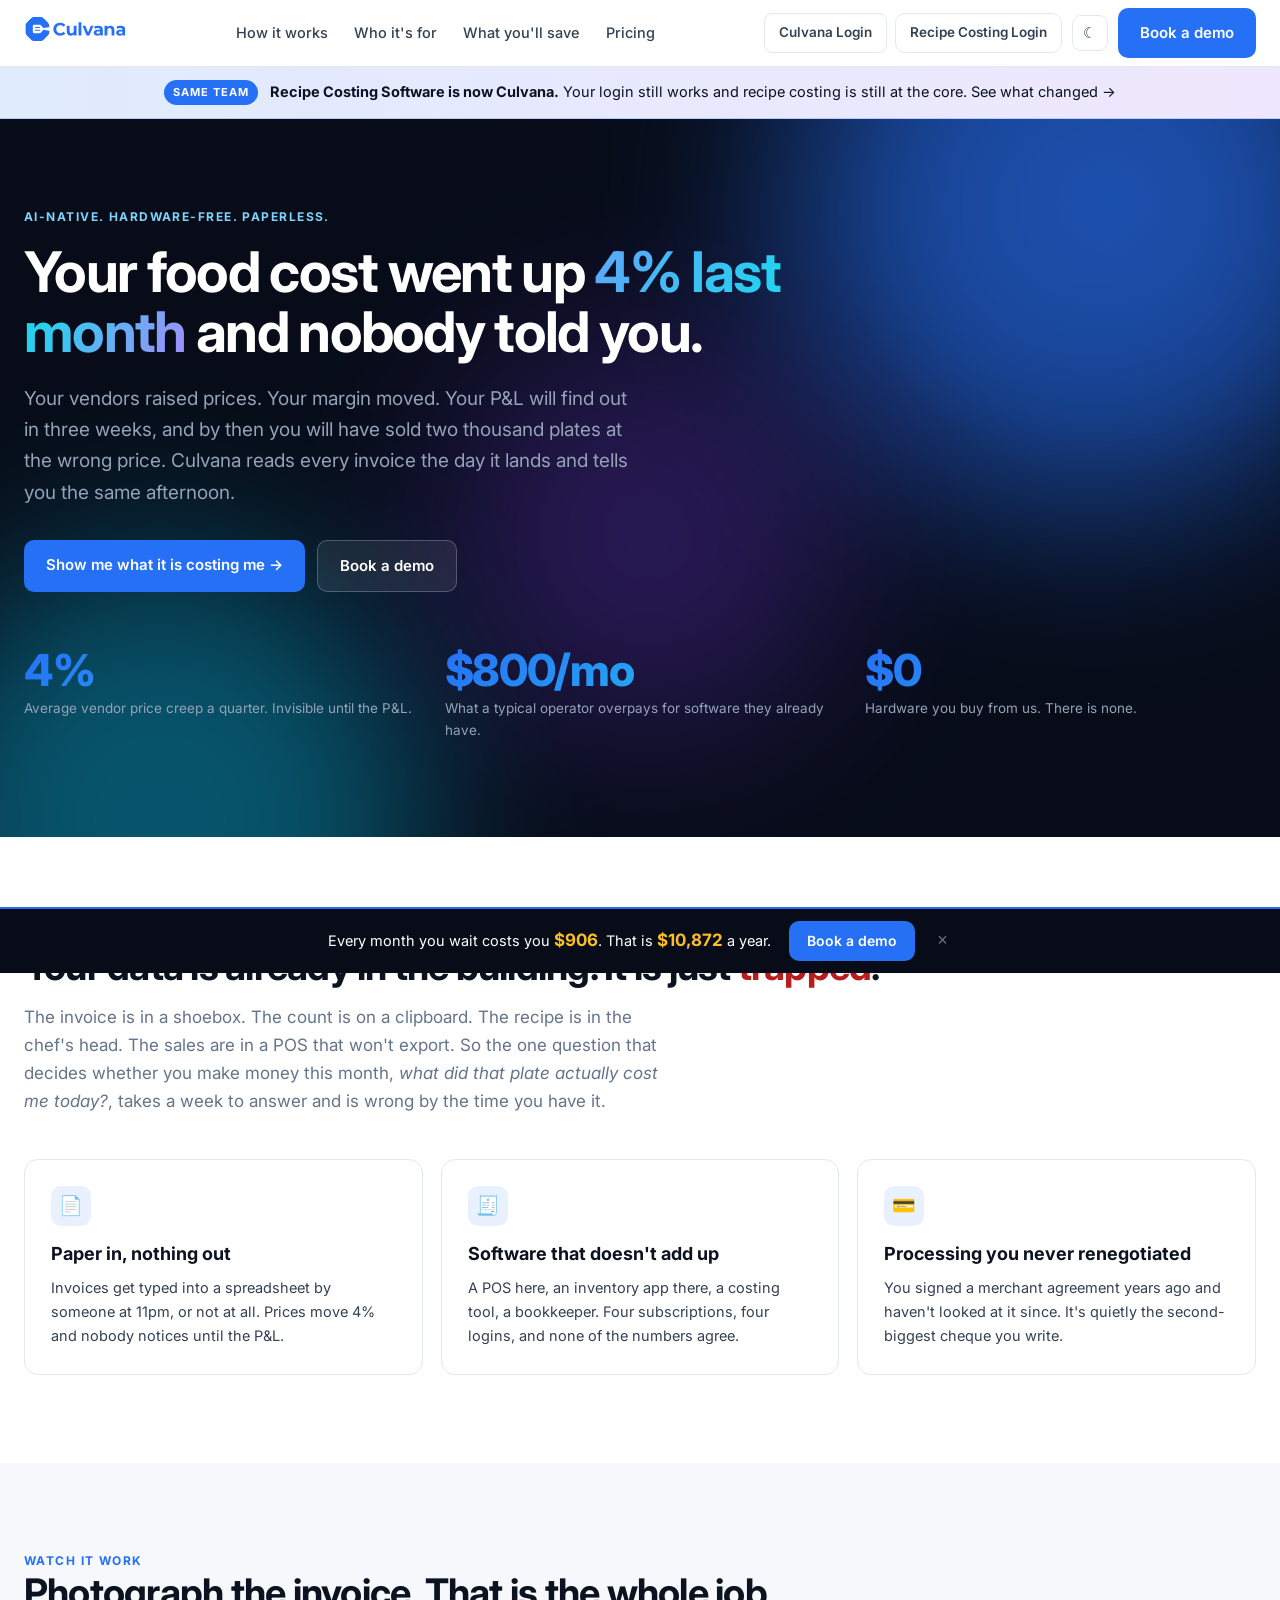
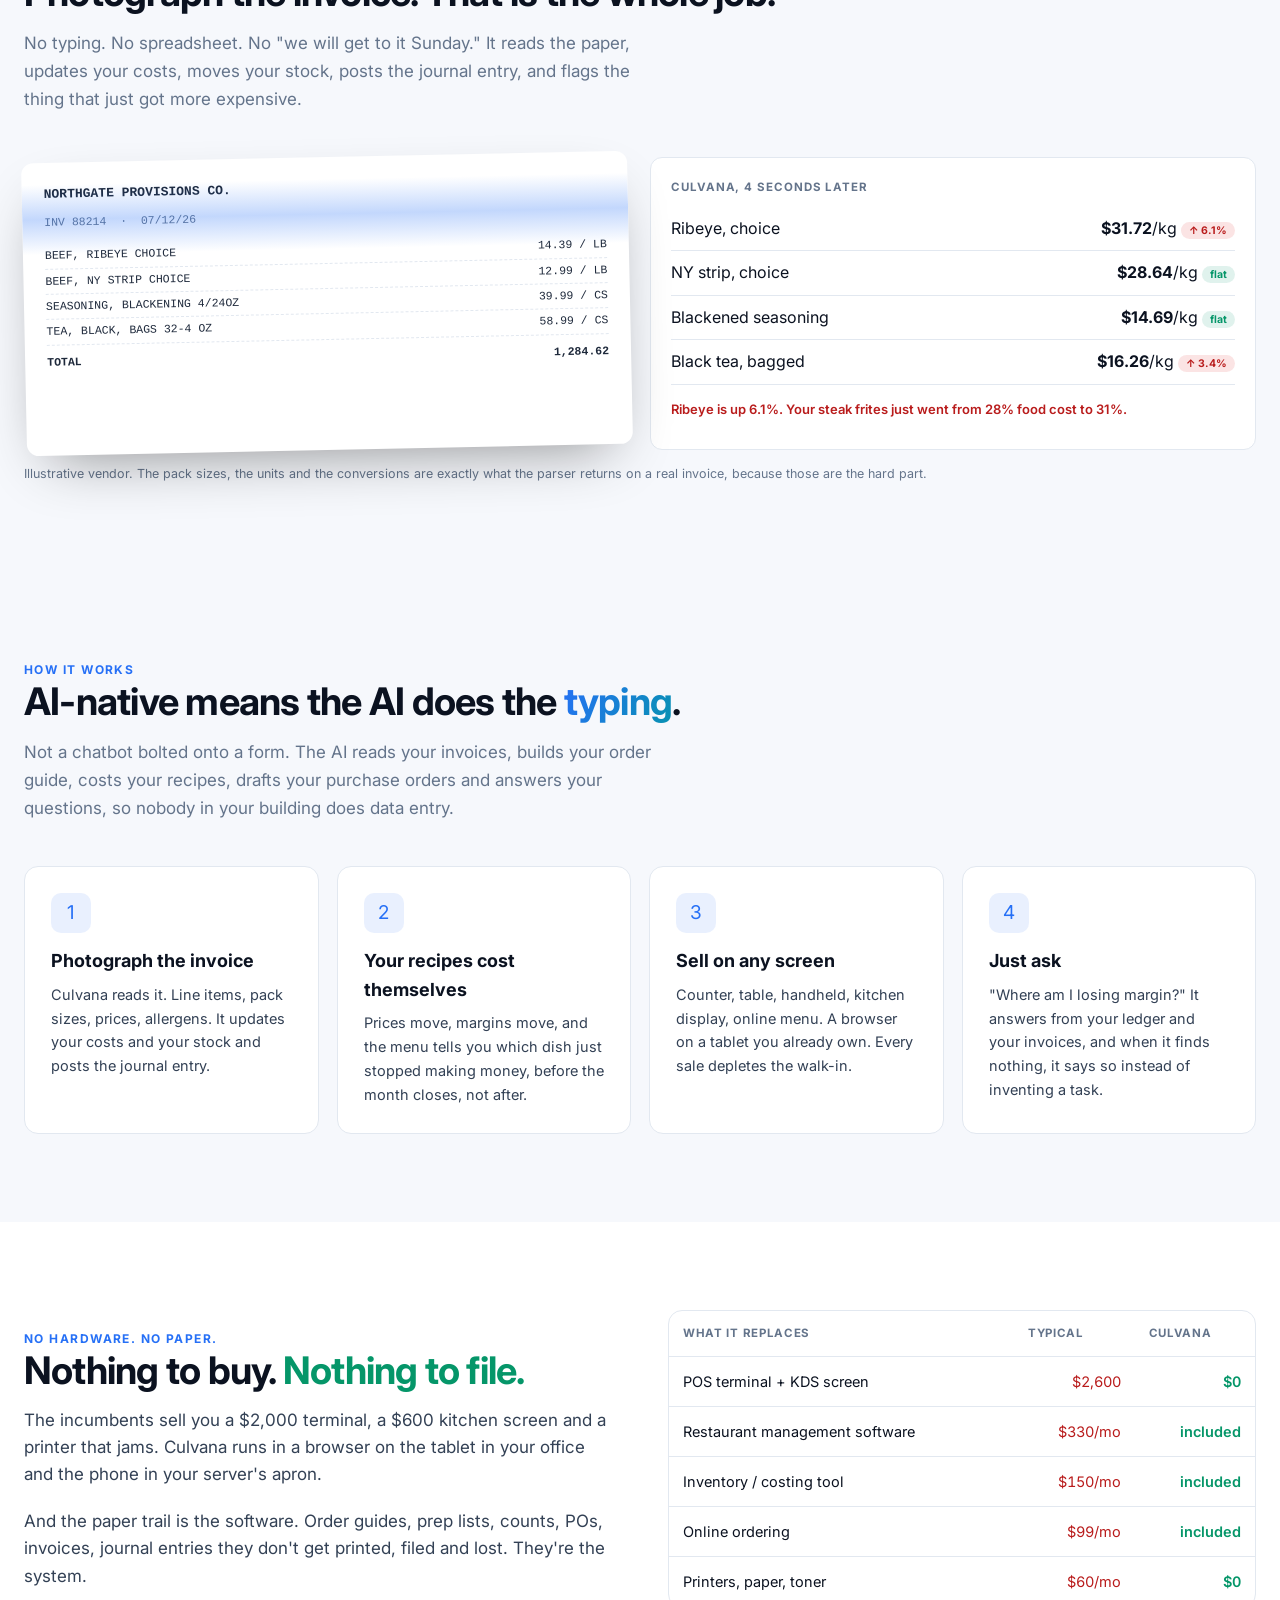
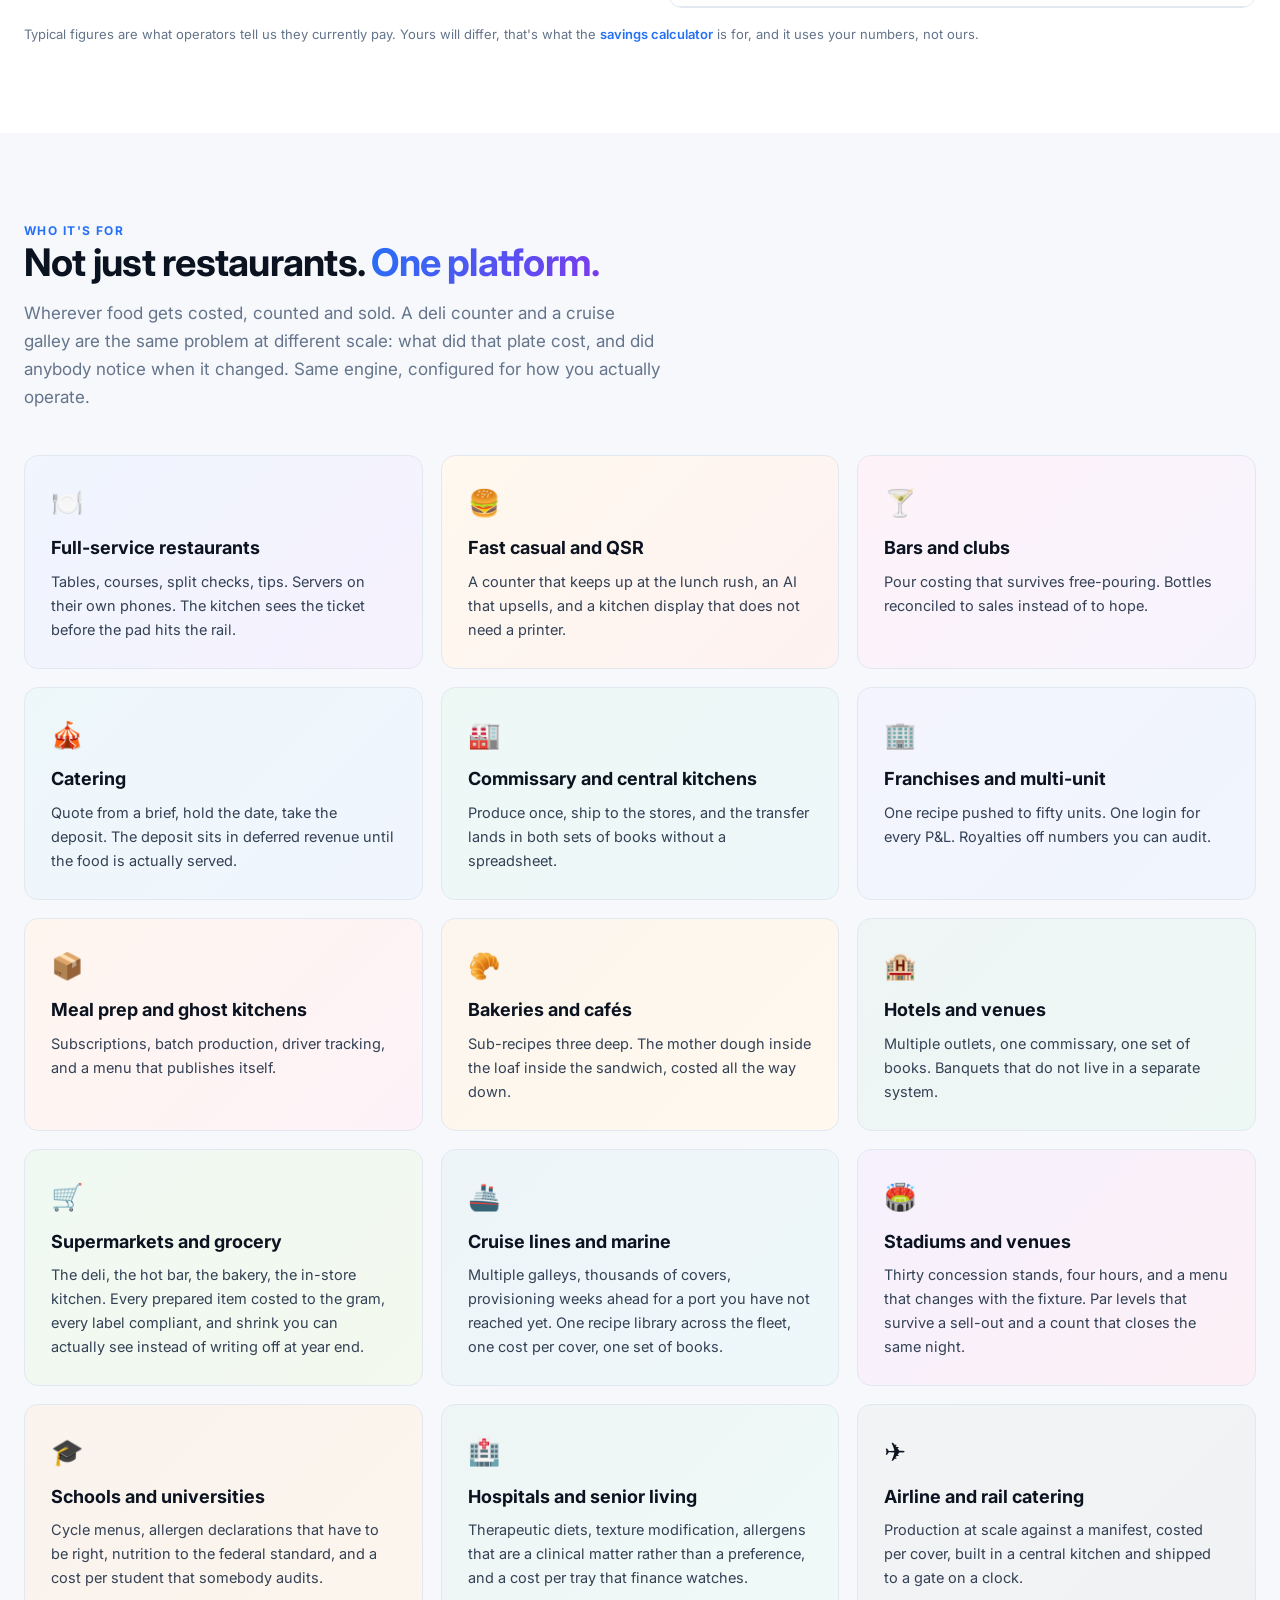
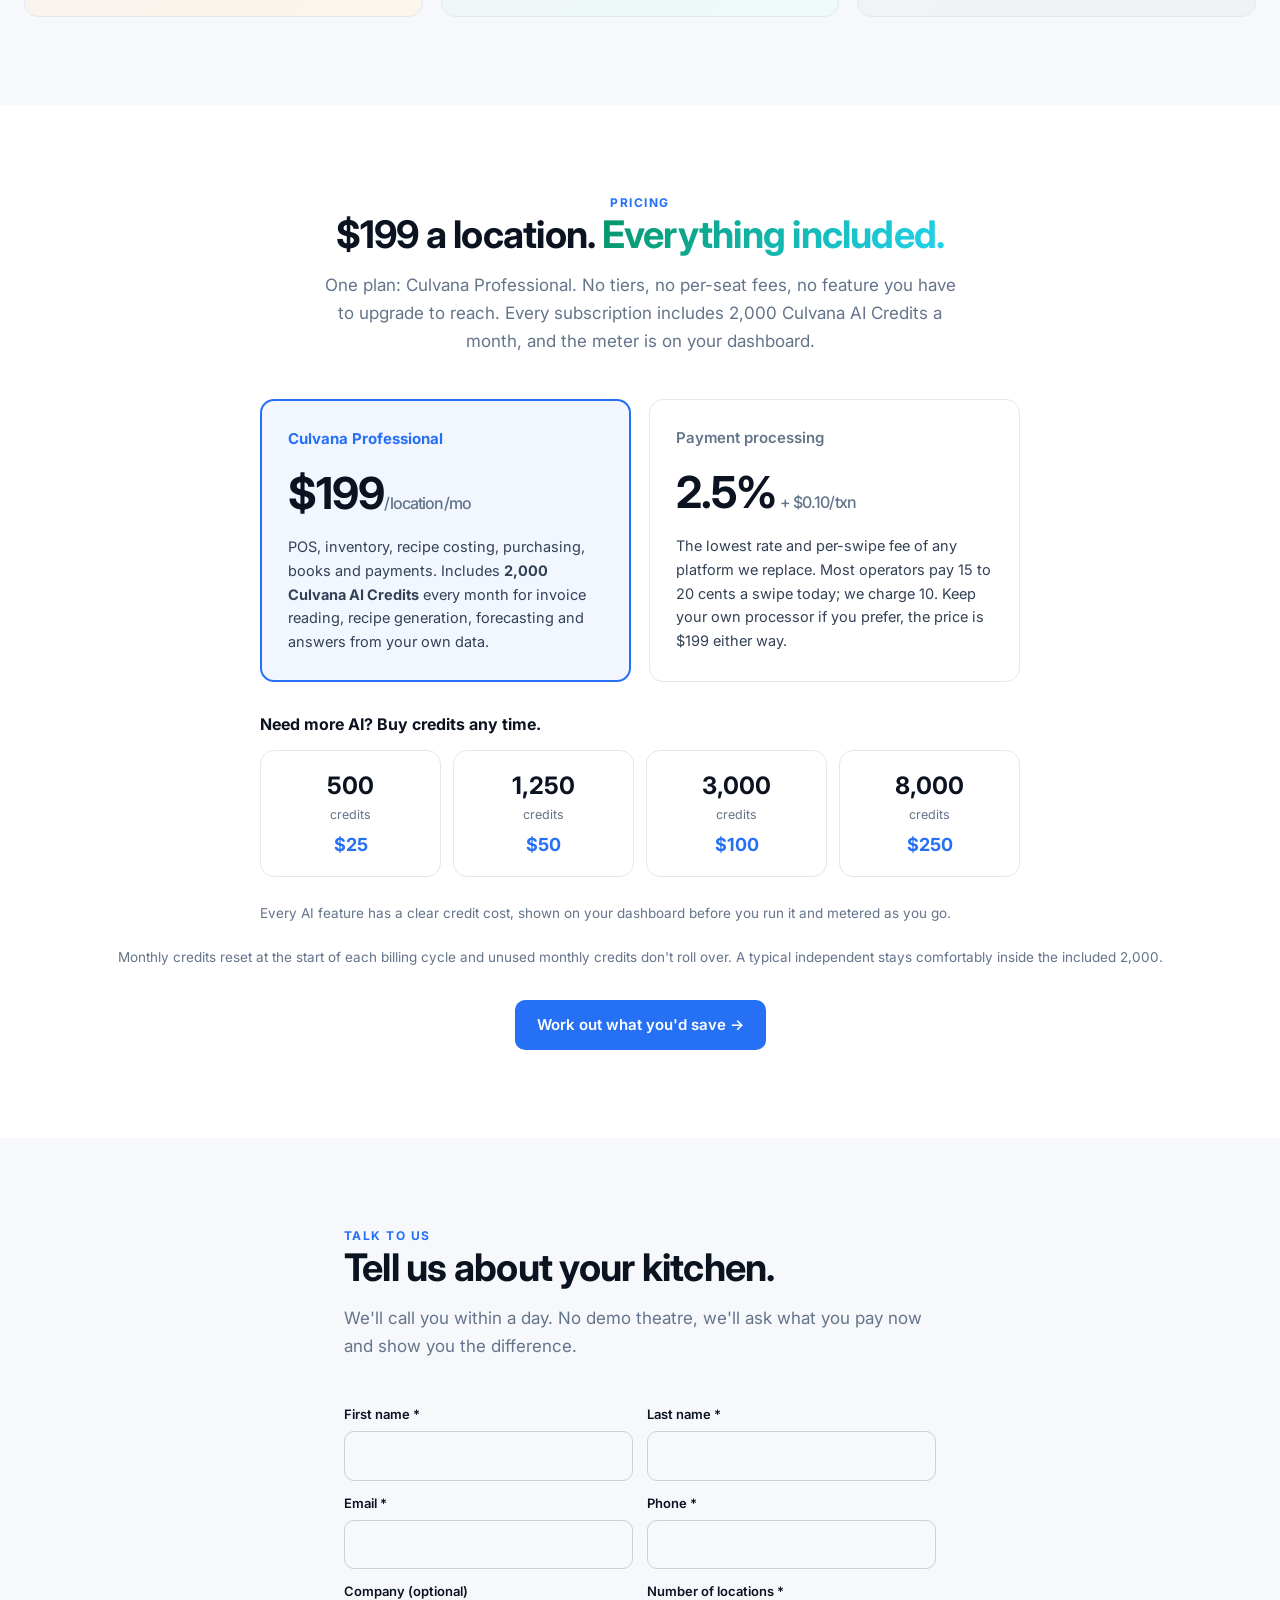
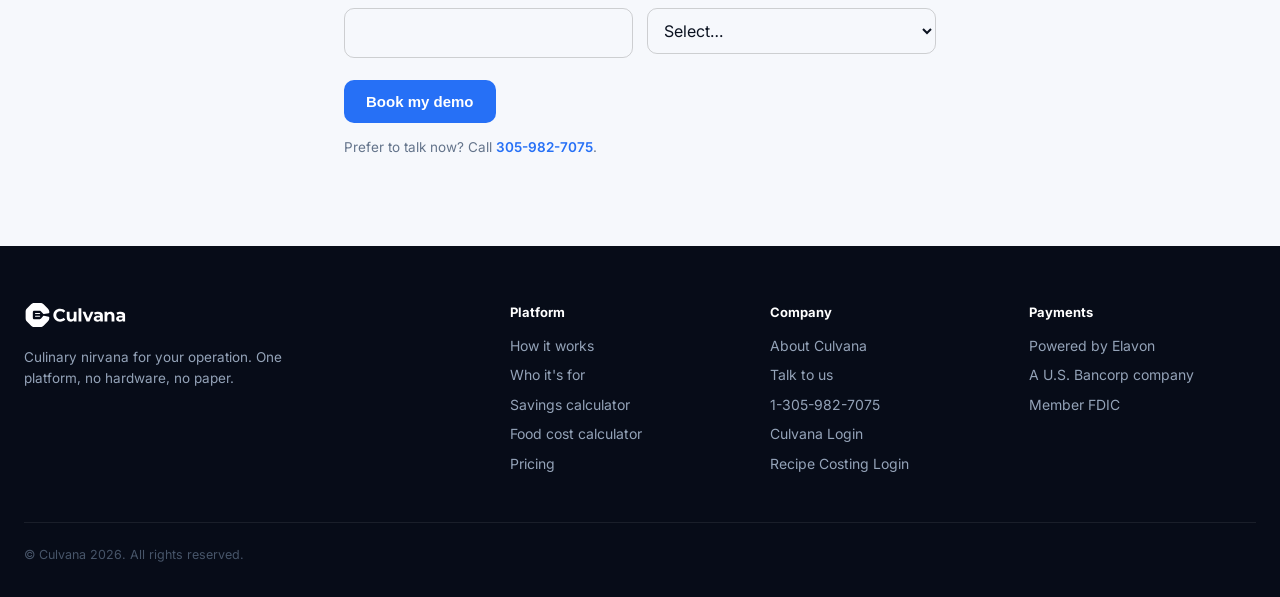
==== commit 6e058a69: "SEO week 1: free food cost calculator, pricing and about pages, 404, sitemap Protect + capture found" ====
--- a/index.html
+++ b/index.html
@@ -376,10 +376,10 @@
           <select id="f-locs" name="Number of locations" required>
             <option value="" disabled selected>Select…</option>
             <option>1</option>
-            <option>2–5</option>
-            <option>6–10</option>
-            <option>11–25</option>
-            <option>26–100</option>
+            <option>2-5</option>
+            <option>6-10</option>
+            <option>11-25</option>
+            <option>26-100</option>
             <option>100+</option>
           </select>
         </div>
@@ -402,9 +402,11 @@
         <li><a href="#how">How it works</a></li>
         <li><a href="#who">Who it's for</a></li>
         <li><a href="savings.html">Savings calculator</a></li>
+        <li><a href="/food-cost-calculator/">Food cost calculator</a></li>
         <li><a href="#pricing">Pricing</a></li>
       </ul></div>
       <div><h4>Company</h4><ul>
+        <li><a href="/about/">About Culvana</a></li>
         <li><a href="#talk">Talk to us</a></li>
         <li><a href="tel:+13059827075">1-305-982-7075</a></li>
         <li><a href="/launch.html">Culvana Login</a></li>
